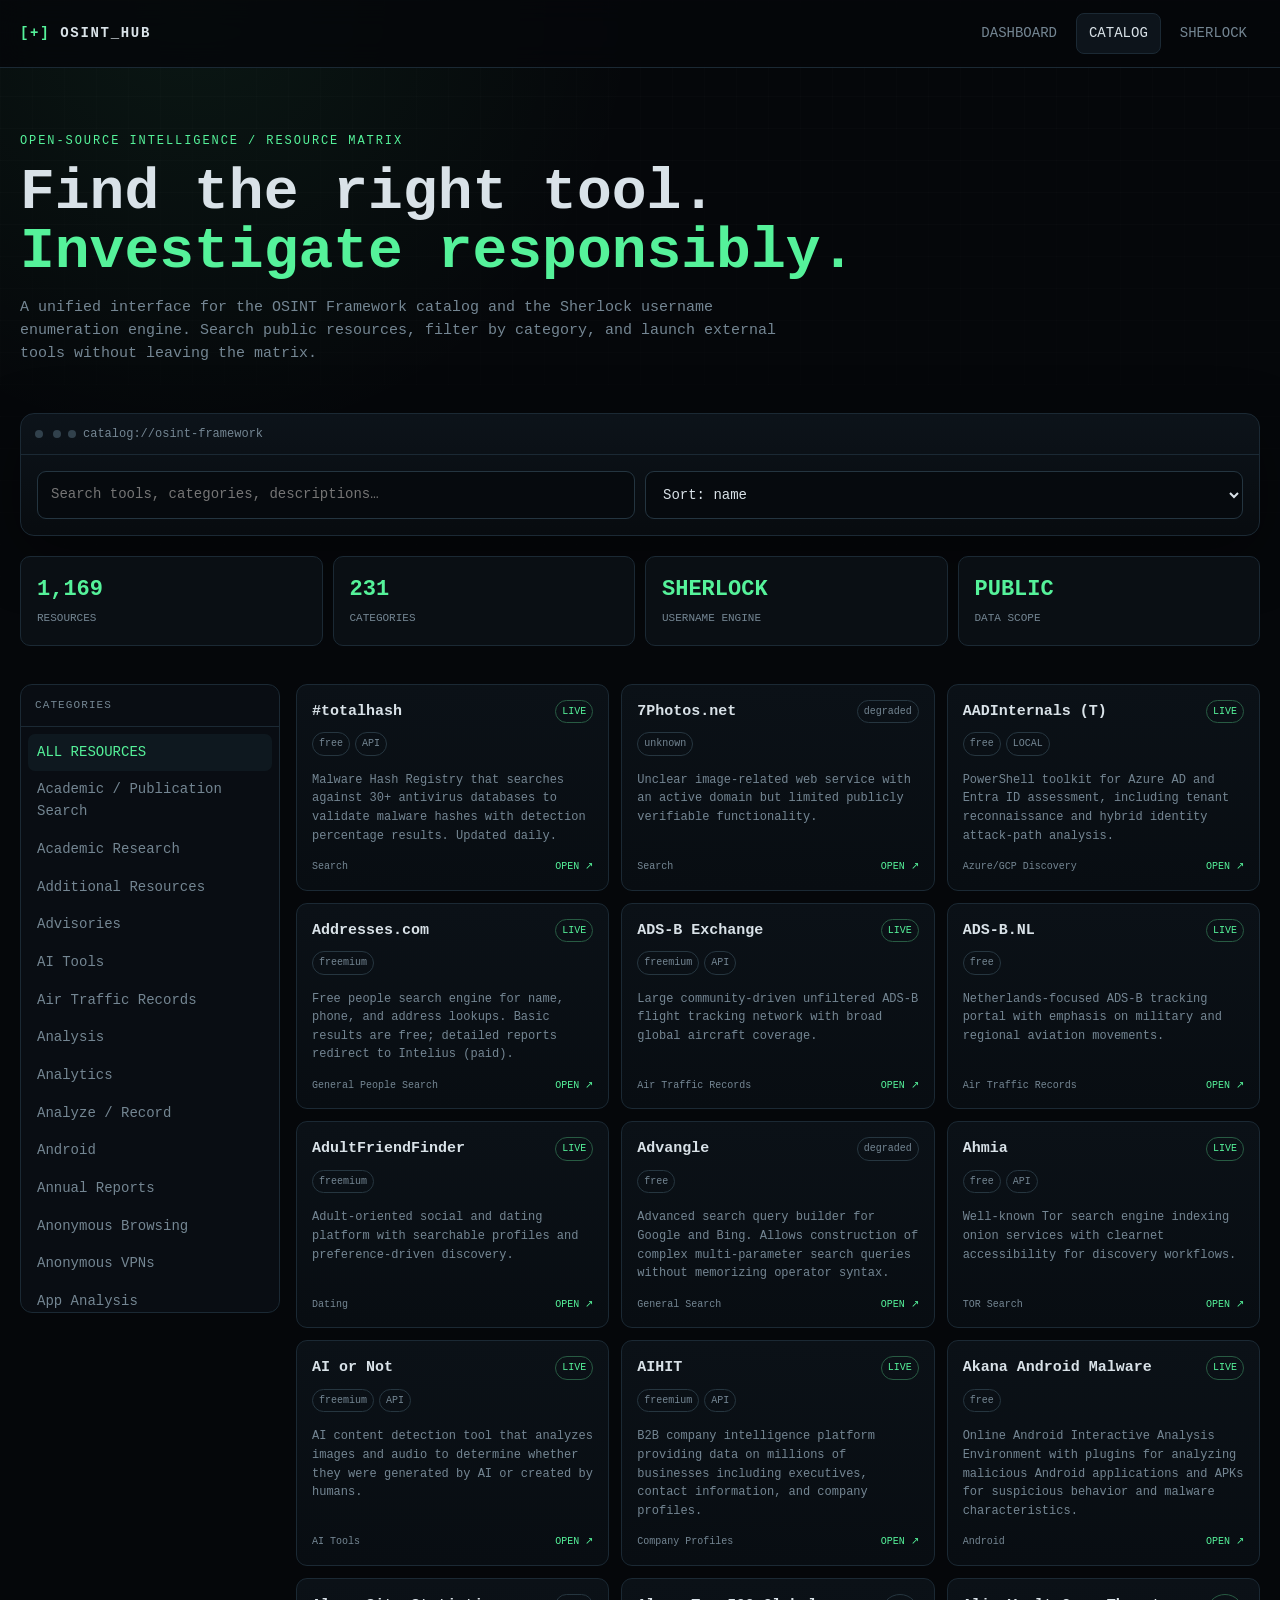
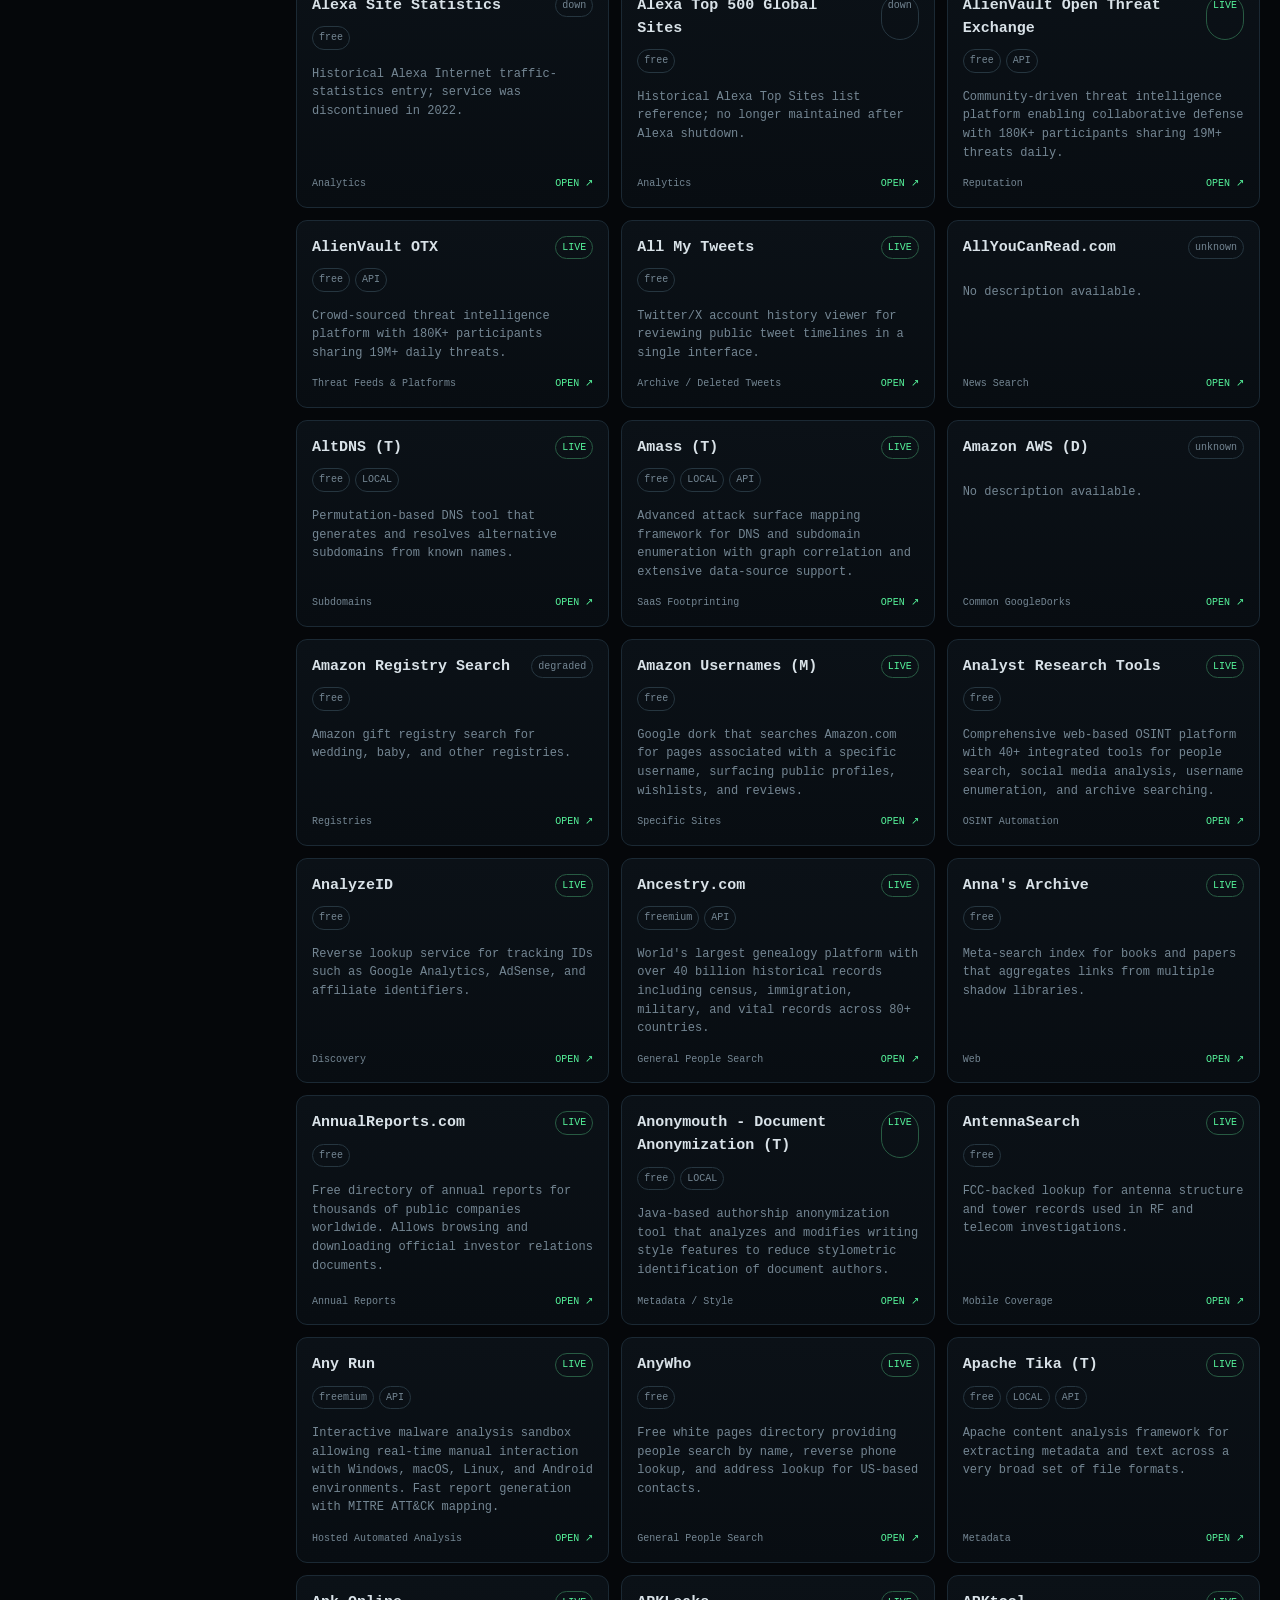
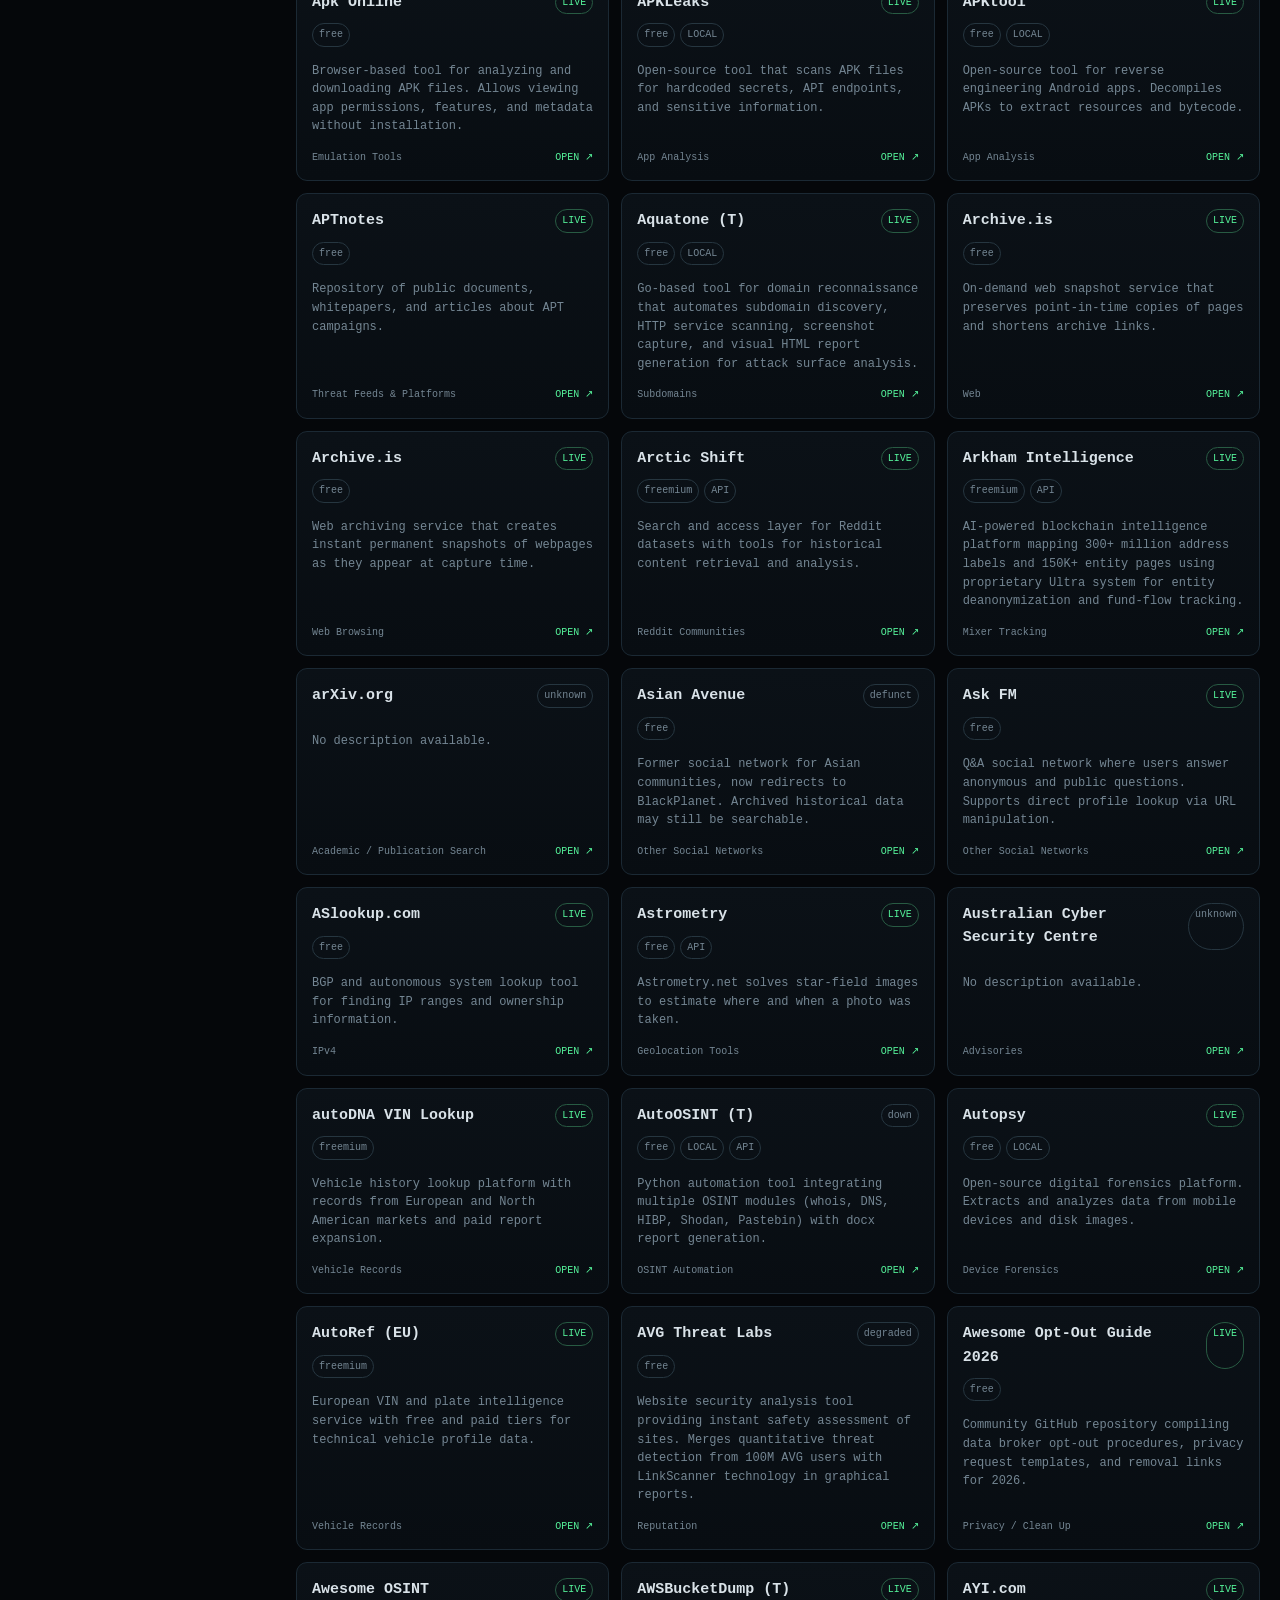
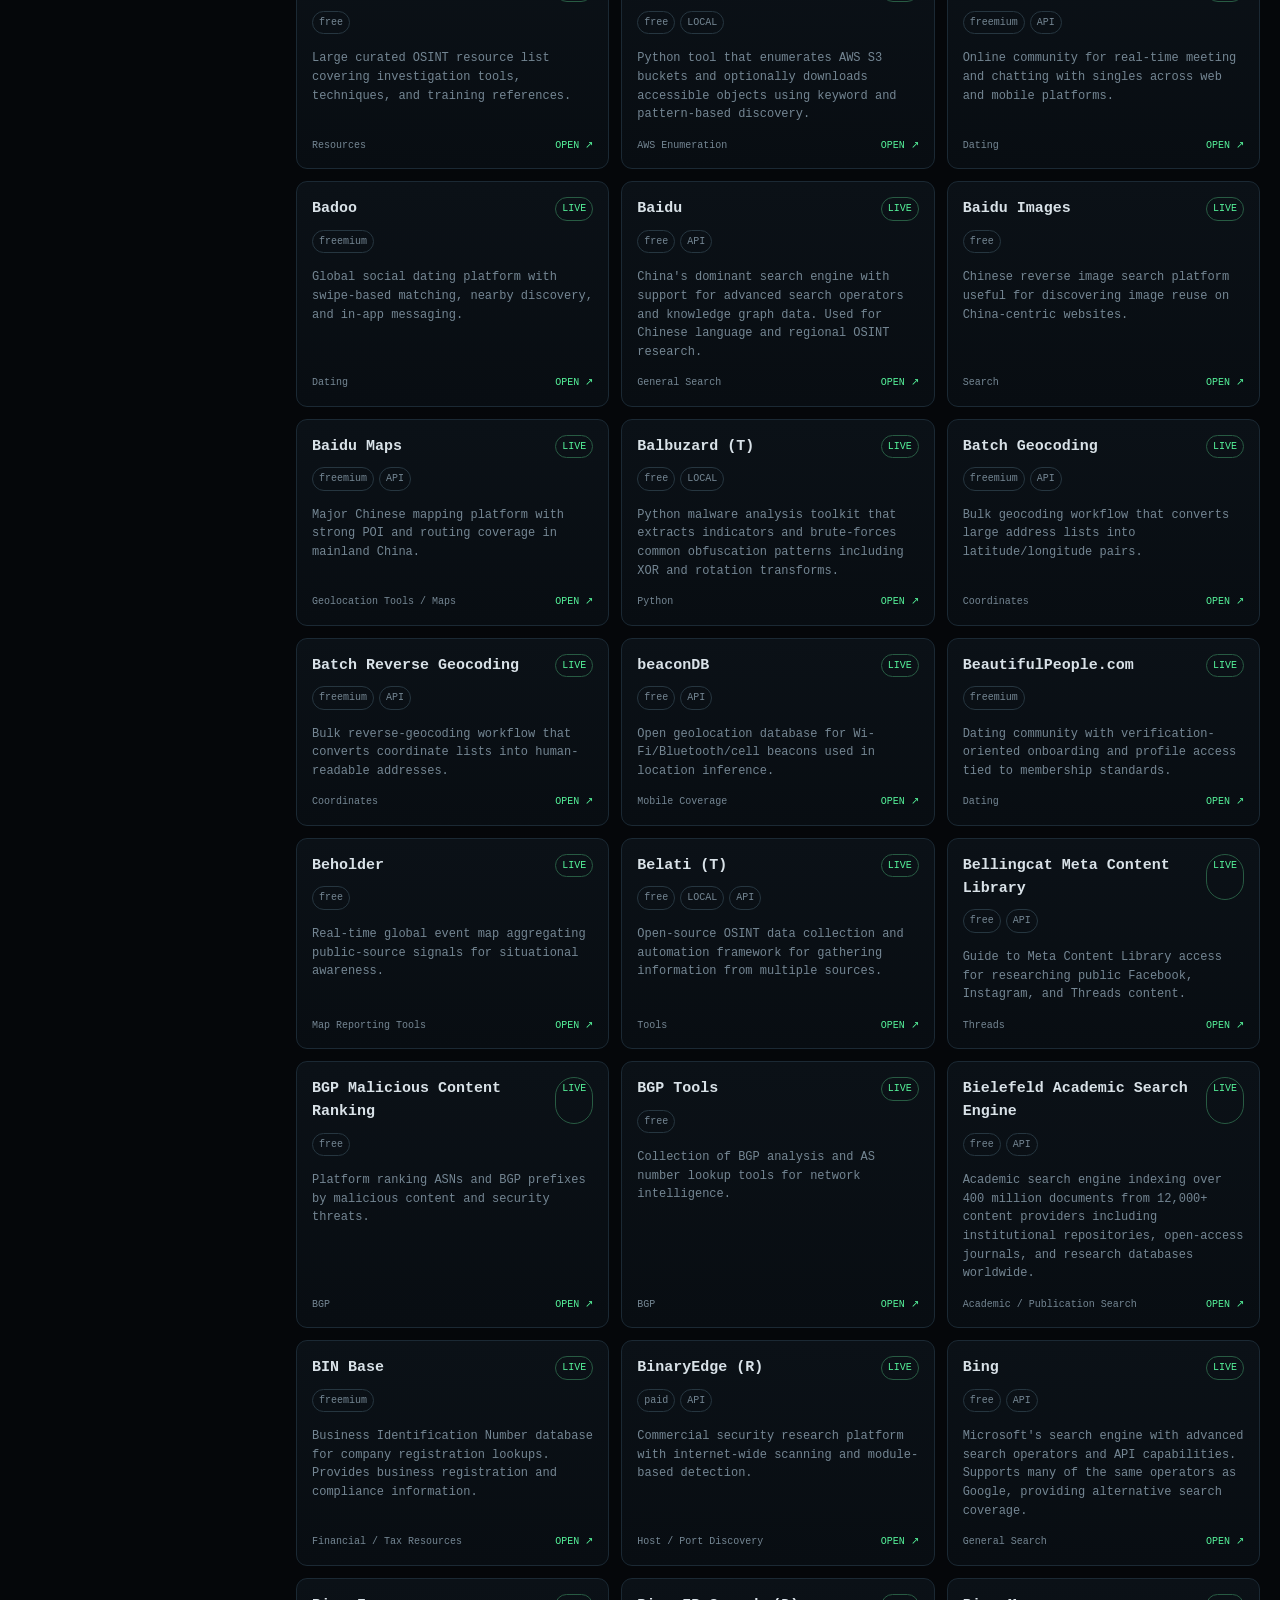
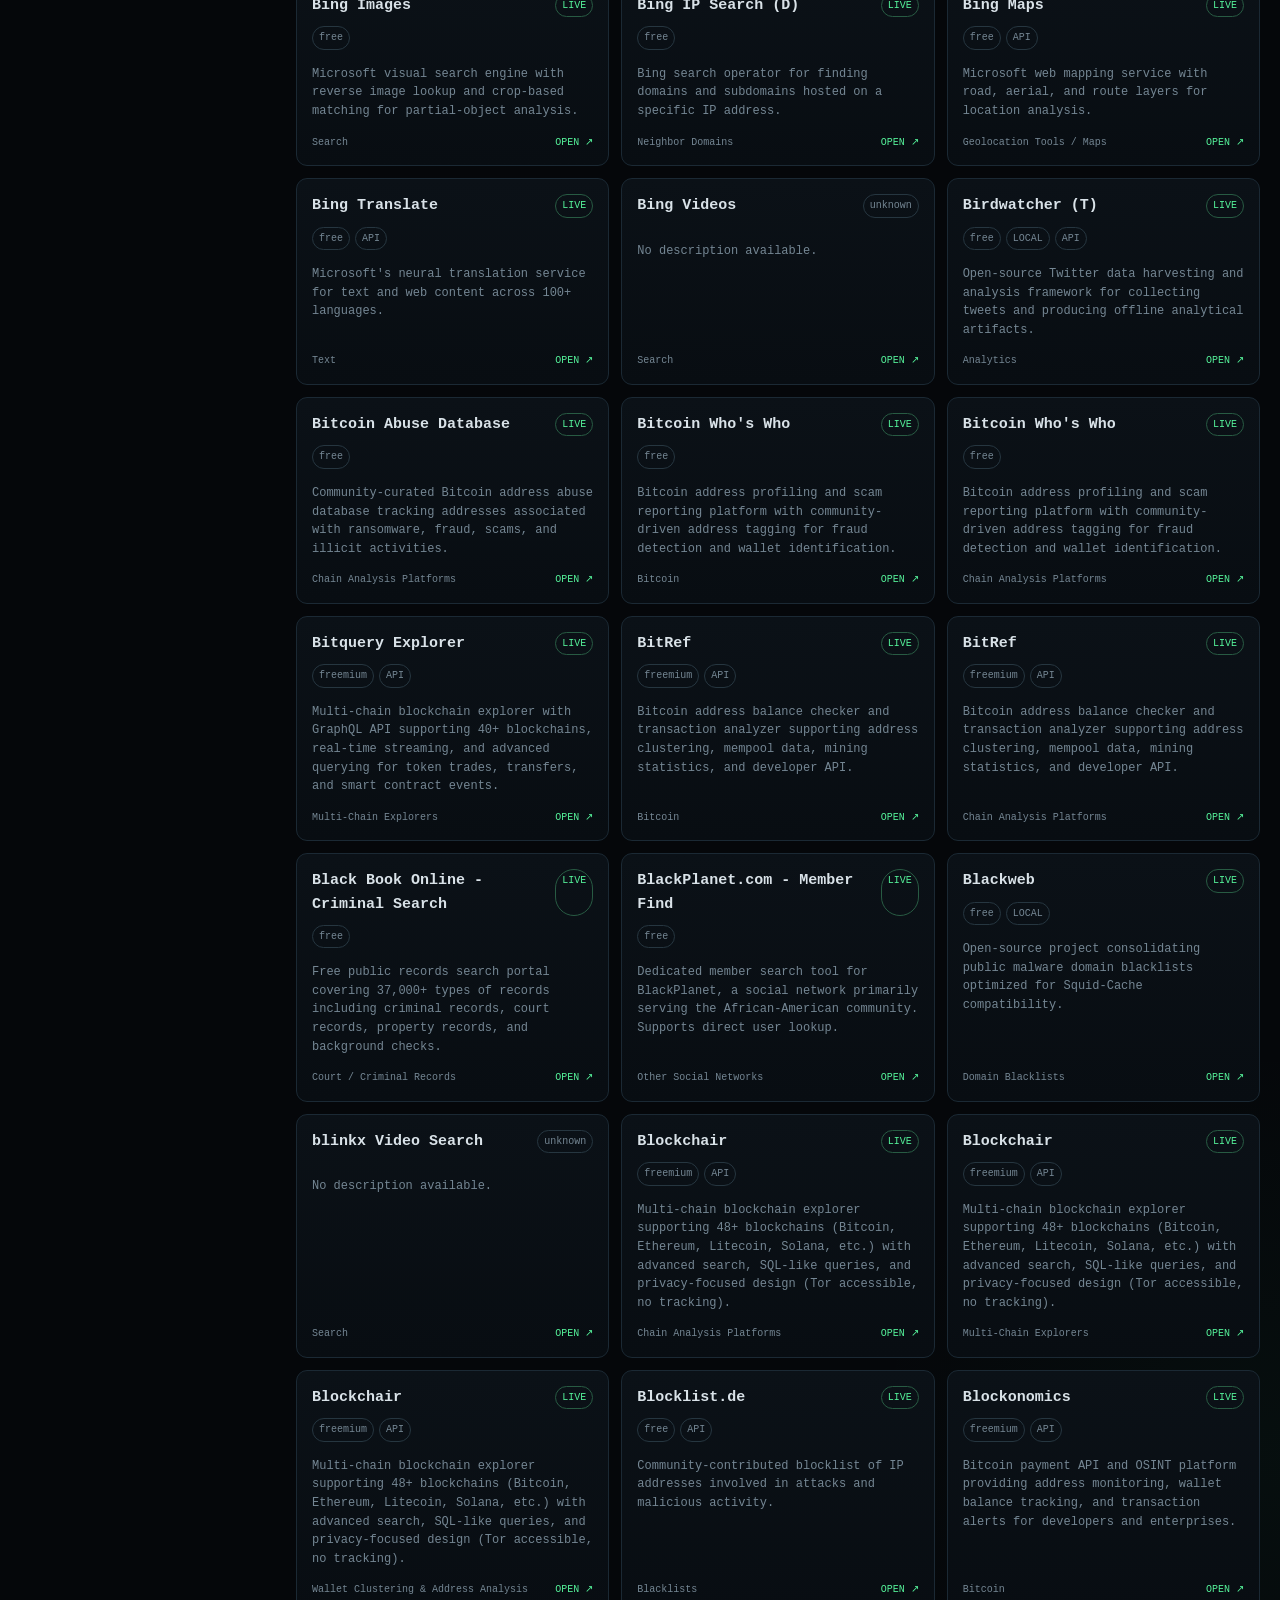
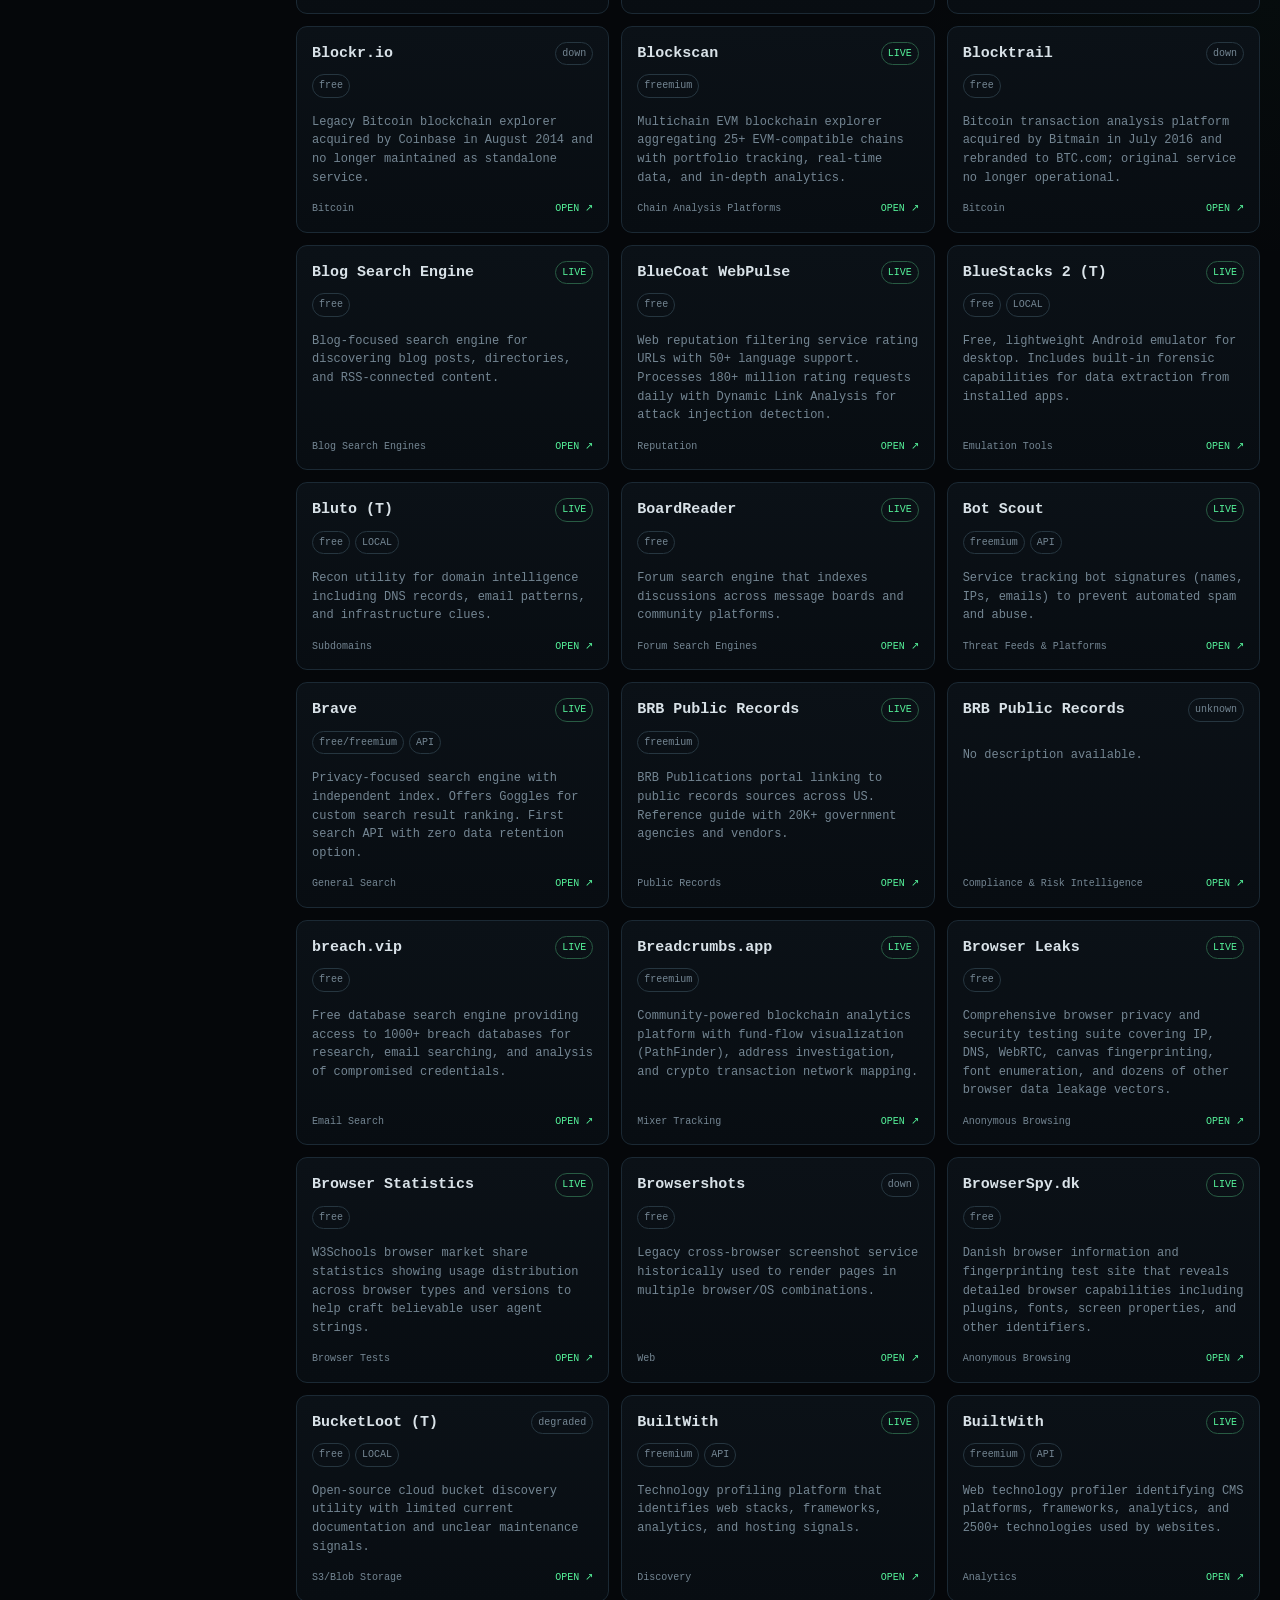
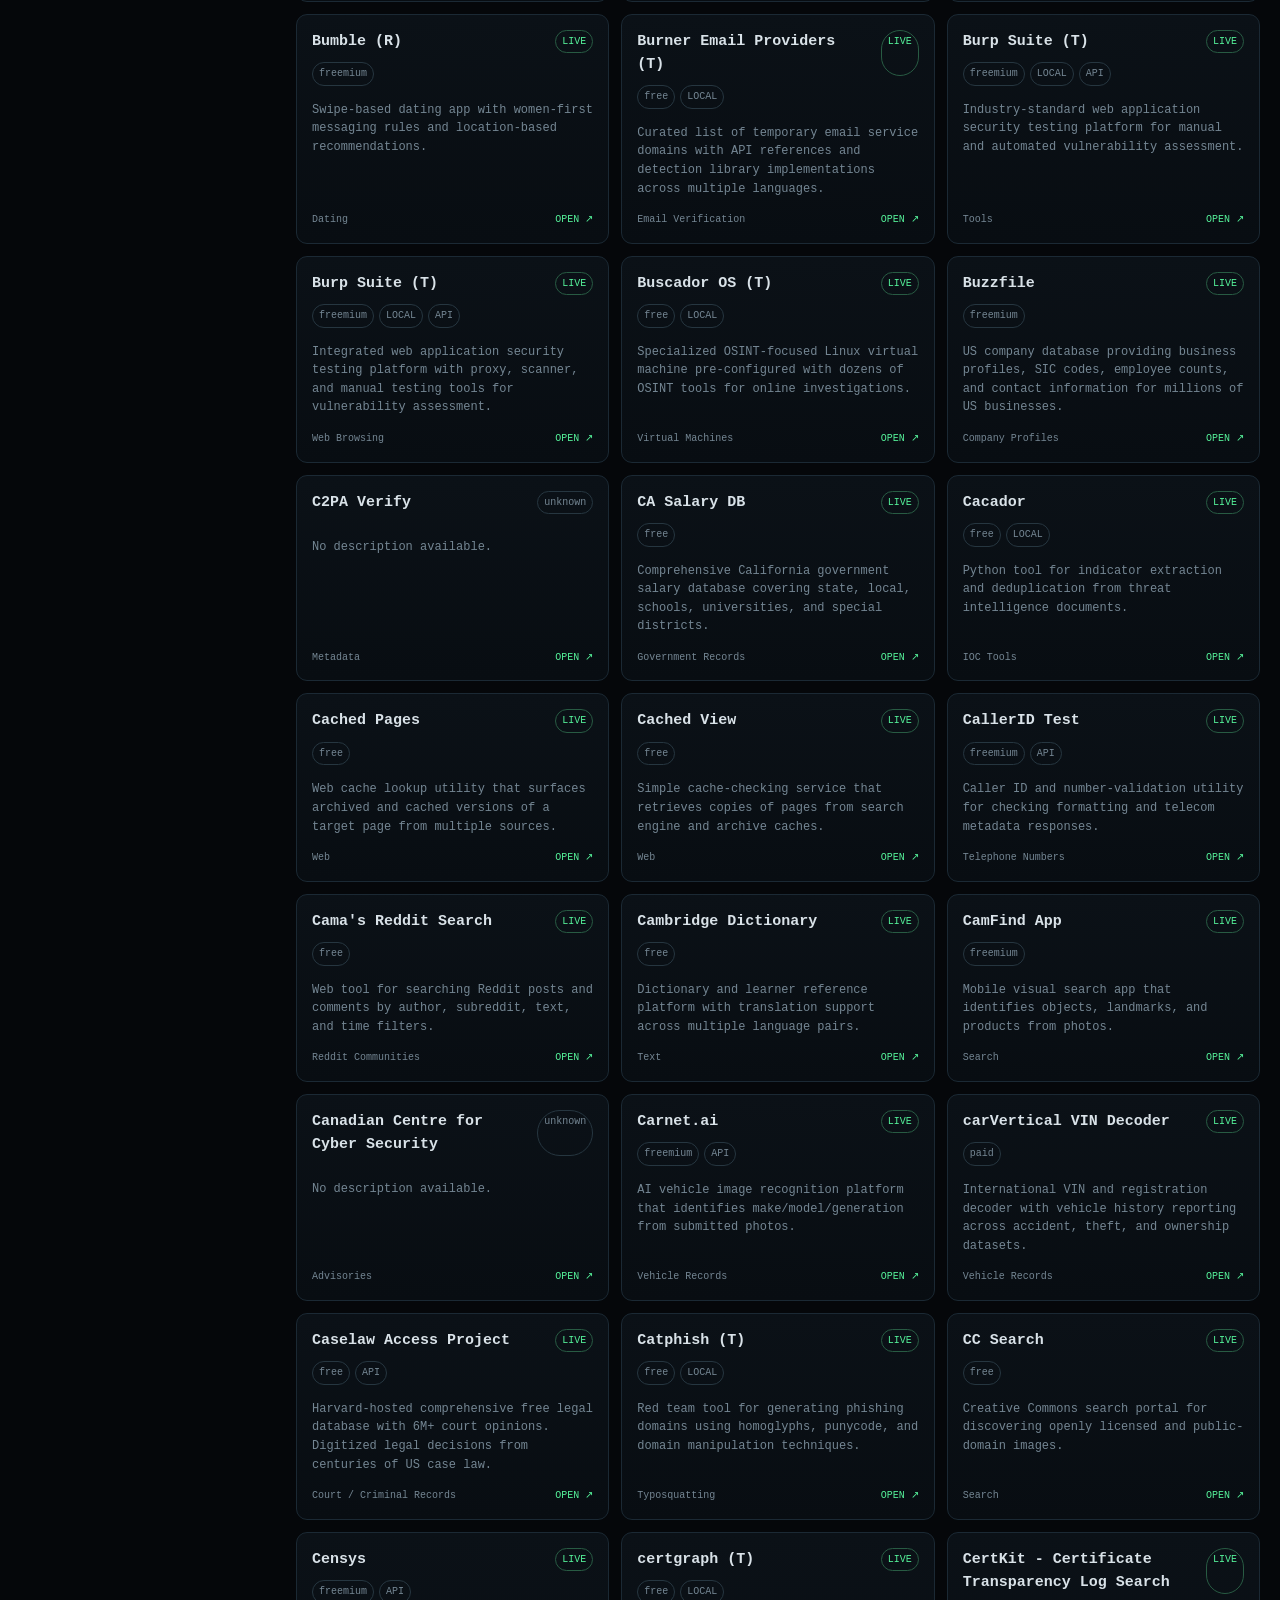
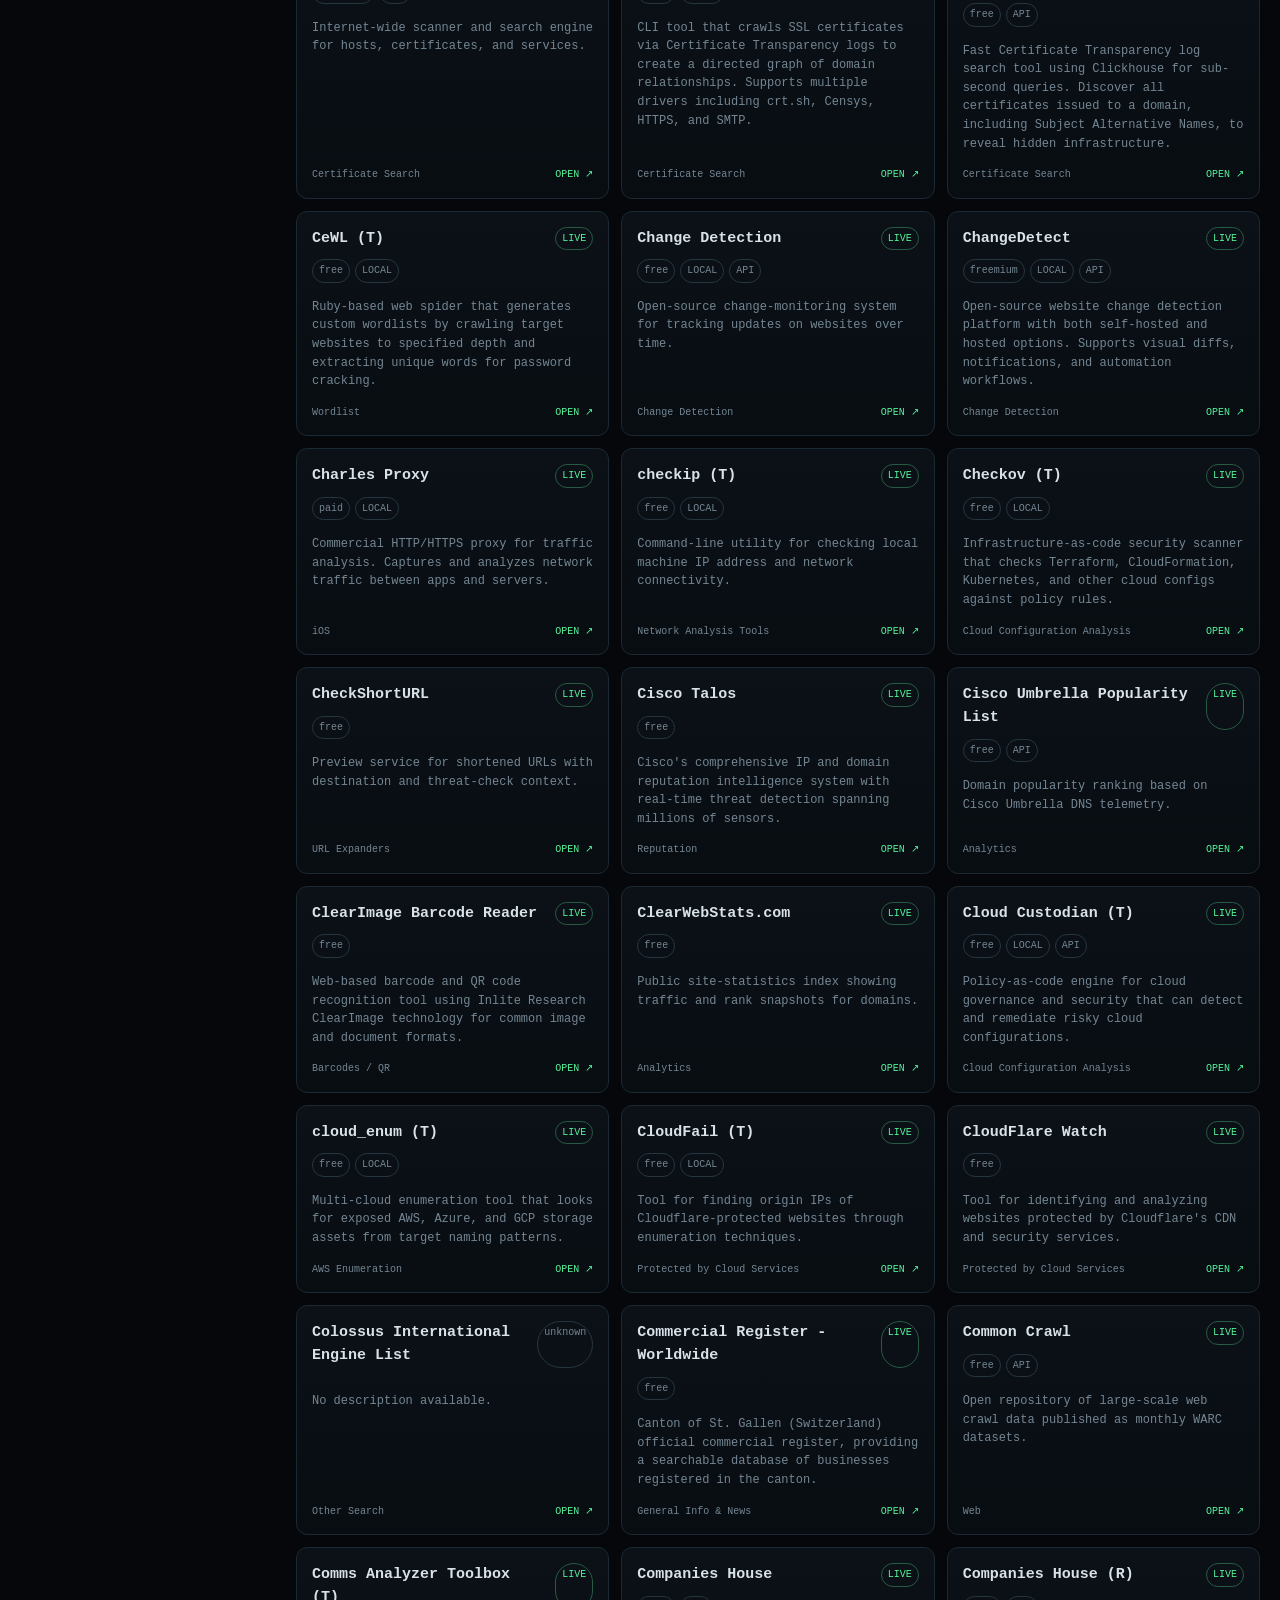
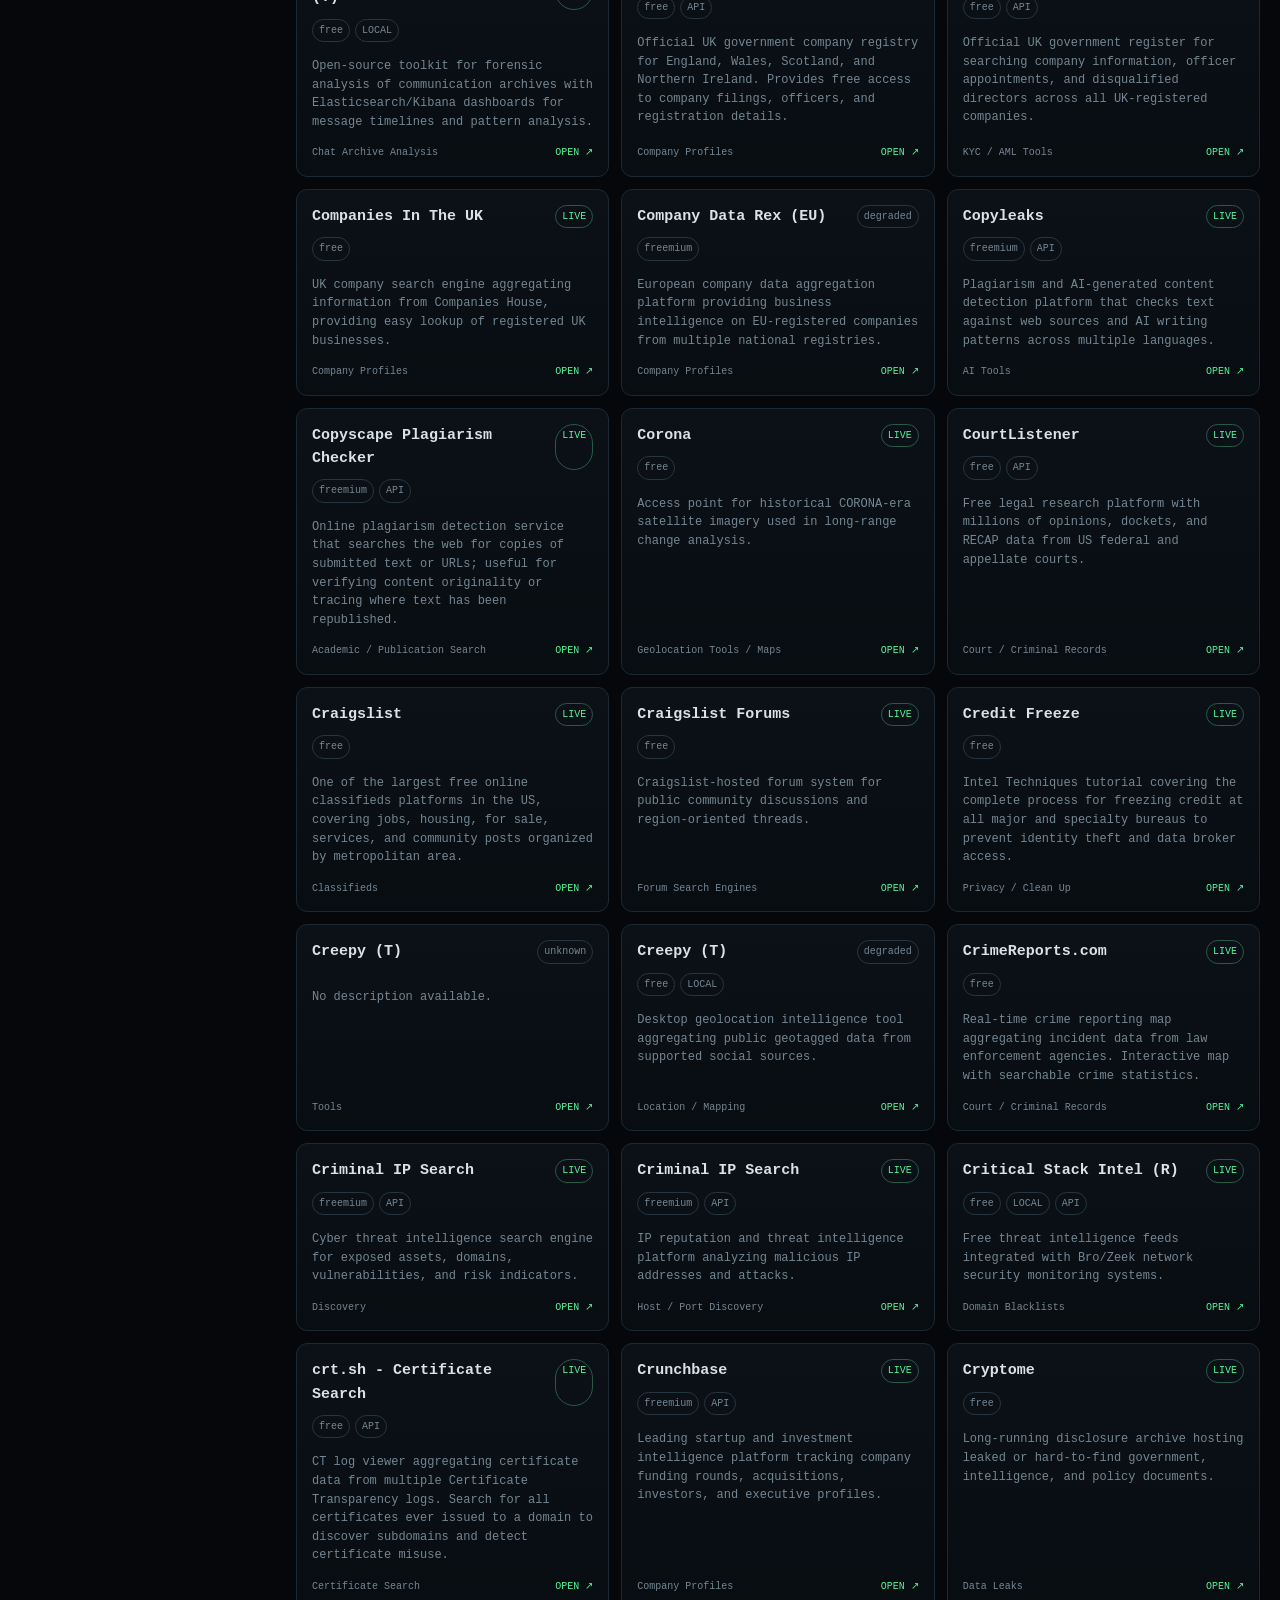
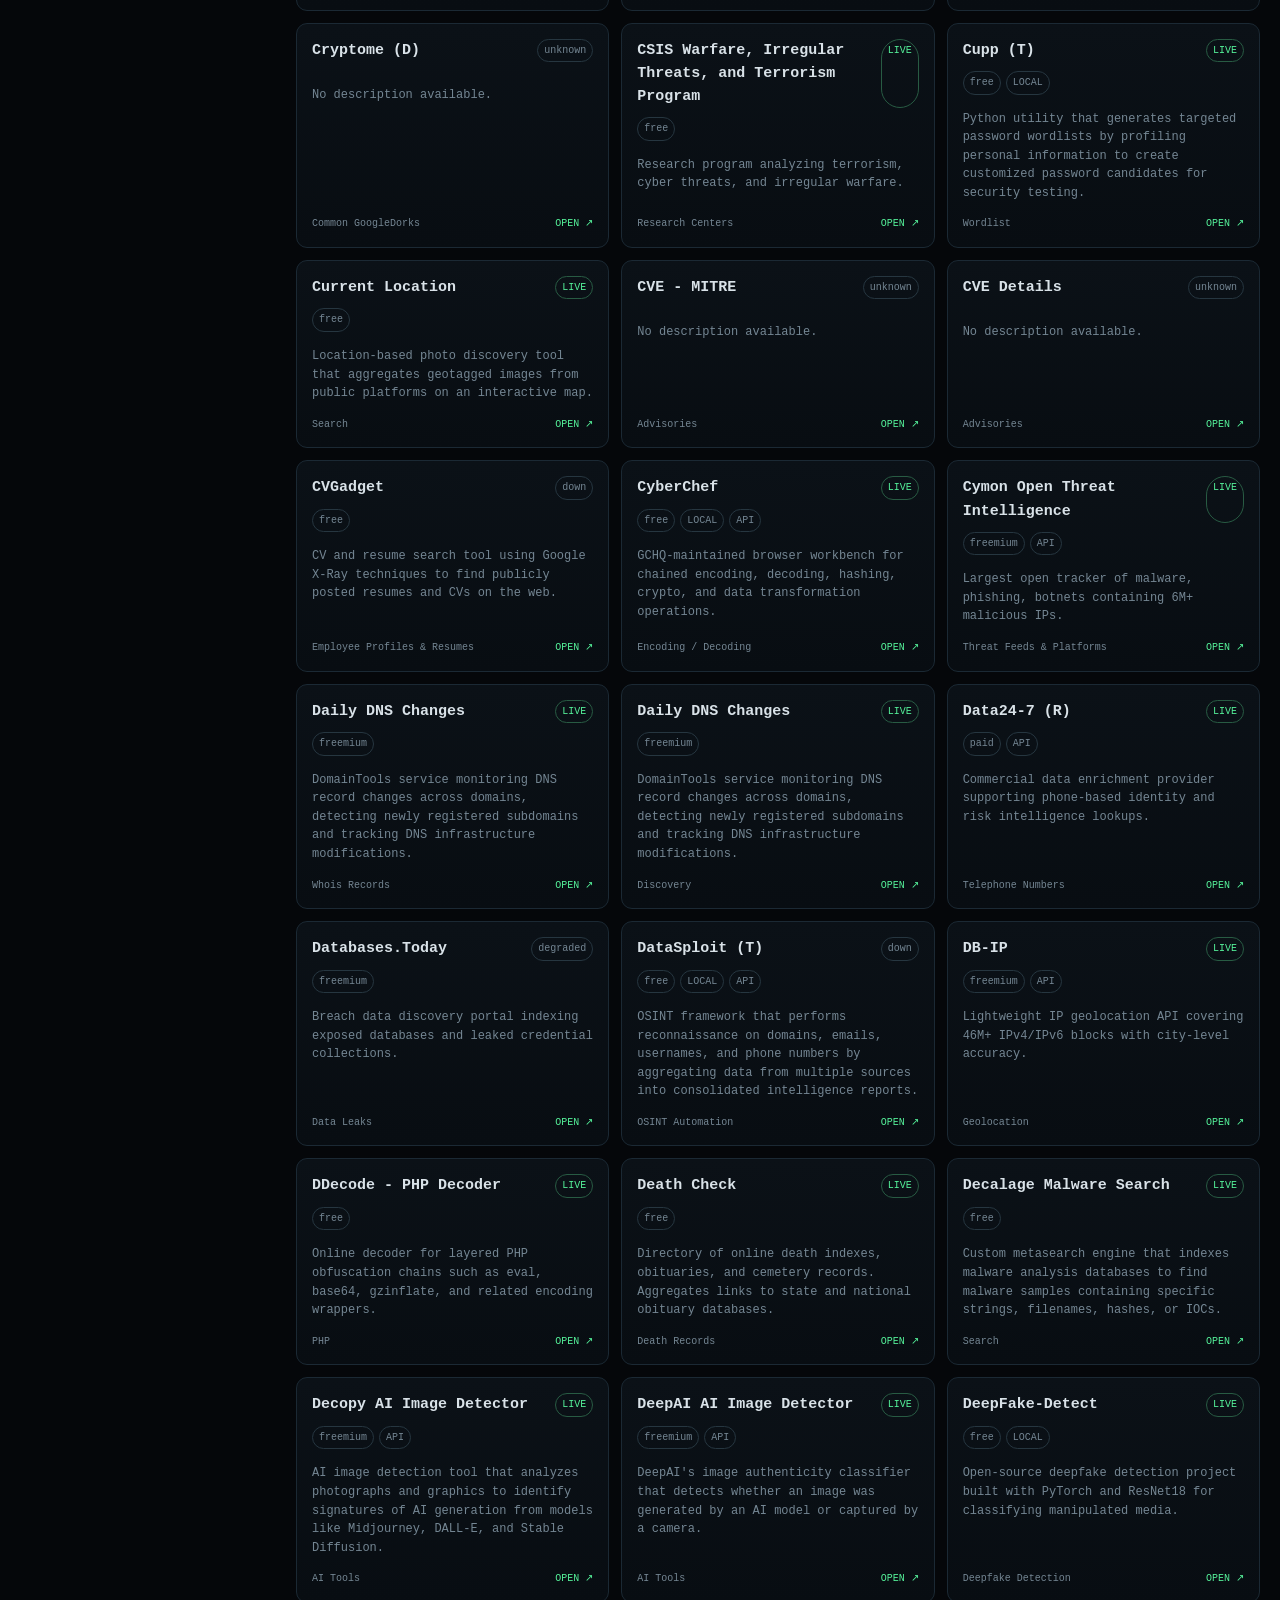
==== extracted/OSINT-HUB/index.html @ 225cc9da "chore: extract OSINT-HUB Dashboard" ====
<!doctype html>
<html lang="en">
<head>
<meta charset="utf-8"><meta name="viewport" content="width=device-width,initial-scale=1">
<title>OSINT HUB // Intelligence Catalog</title><link rel="stylesheet" href="styles.css">
</head>
<body>
<header class="topbar"><div class="container nav">
<a class="brand" href="index.html"><span class="prompt">[+]</span> OSINT_HUB</a>
<nav class="navlinks"><a href="dashboard.html">DASHBOARD</a><a class="active" href="index.html">CATALOG</a><a href="sherlock.html">SHERLOCK</a></nav>
</div></header>
<main class="container">
<section class="hero"><div class="eyebrow">open-source intelligence / resource matrix</div>
<h1>Find the right tool.<br><span class="prompt">Investigate responsibly.</span></h1>
<p class="lead">A unified interface for the OSINT Framework catalog and the Sherlock username enumeration engine. Search public resources, filter by category, and launch external tools without leaving the matrix.</p></section>
<section class="terminal">
<div class="termhead"><span class="dot"></span><span class="dot"></span><span class="dot"></span><span>catalog://osint-framework</span></div>
<div class="searchbox"><input id="q" placeholder="Search tools, categories, descriptions…" autocomplete="off"><select id="sort"><option value="name">Sort: name</option><option value="status">Sort: status</option></select></div>
</section>
<div class="stats"><div class="stat"><b id="toolCount">—</b><span>RESOURCES</span></div><div class="stat"><b id="catCount">—</b><span>CATEGORIES</span></div><div class="stat"><b>SHERLOCK</b><span>USERNAME ENGINE</span></div><div class="stat"><b>PUBLIC</b><span>DATA SCOPE</span></div></div>
<div class="layout">
<aside class="sidebar"><div class="panel"><div class="paneltitle">Categories</div><div id="categories" class="categories"></div></div></aside>
<section><div id="grid" class="grid"></div><div id="empty" class="empty" hidden>No matching resources.</div></section>
</div>
<p class="notice">OSINT Hub links to third-party resources. Availability, terms, and privacy practices belong to each provider. Use only for lawful, authorized research.</p>
</main>
<footer><div class="container">OSINT_HUB // integration project // upstream attribution retained</div></footer>
<script src="app.js"></script>
</body></html>
---- extracted/OSINT-HUB/styles.css ----
:root {
  --bg:#05070a; --panel:#0a0f14; --panel2:#0d141b; --line:#1b2934;
  --text:#d9e2e8; --muted:#748693; --accent:#55f29a; --accent2:#27c97a;
  --danger:#ff6875; --warn:#f0c674; --shadow:0 18px 60px rgba(0,0,0,.38);
}
*{box-sizing:border-box}
html{scroll-behavior:smooth}
body{margin:0;background:
 radial-gradient(circle at 15% 0%,rgba(85,242,154,.07),transparent 28rem),
 radial-gradient(circle at 100% 20%,rgba(39,201,122,.04),transparent 26rem),
 var(--bg);color:var(--text);font:14px/1.55 ui-monospace,SFMono-Regular,Menlo,Monaco,Consolas,"Liberation Mono",monospace}
body:before{content:"";position:fixed;inset:0;pointer-events:none;background-image:linear-gradient(rgba(255,255,255,.018) 1px,transparent 1px),linear-gradient(90deg,rgba(255,255,255,.012) 1px,transparent 1px);background-size:32px 32px;mask-image:linear-gradient(to bottom,#000,transparent 85%);z-index:-1}
a{color:inherit}
button,input,select{font:inherit}
.container{width:min(1240px,calc(100% - 32px));margin:auto}
.topbar{height:68px;border-bottom:1px solid var(--line);background:rgba(5,7,10,.82);backdrop-filter:blur(14px);position:sticky;top:0;z-index:20}
.nav{height:100%;display:flex;align-items:center;justify-content:space-between;gap:20px}
.brand{display:flex;align-items:center;gap:10px;text-decoration:none;font-weight:800;letter-spacing:.12em}
.prompt{color:var(--accent)}
.navlinks{display:flex;gap:6px}
.navlinks a{padding:9px 12px;border:1px solid transparent;border-radius:8px;text-decoration:none;color:var(--muted)}
.navlinks a:hover,.navlinks a.active{color:var(--text);border-color:var(--line);background:var(--panel2)}
.hero{padding:64px 0 32px}
.eyebrow{color:var(--accent);font-size:12px;letter-spacing:.16em;text-transform:uppercase}
h1{font-size:clamp(30px,5vw,58px);line-height:1.02;margin:12px 0}
h2{margin:0 0 10px}
.lead{max-width:760px;color:var(--muted);font-size:15px}
.terminal{border:1px solid var(--line);background:linear-gradient(180deg,rgba(13,20,27,.96),rgba(8,12,16,.96));box-shadow:var(--shadow);border-radius:14px;overflow:hidden}
.termhead{display:flex;align-items:center;gap:7px;padding:11px 14px;border-bottom:1px solid var(--line);color:var(--muted);font-size:12px}
.dot{width:8px;height:8px;border-radius:50%;background:#31414c}.dot:nth-child(2){margin-left:3px}
.searchbox{display:flex;gap:10px;padding:16px}
input,select{width:100%;background:#060a0e;border:1px solid #243540;color:var(--text);border-radius:9px;padding:12px 13px;outline:none}
input:focus,select:focus{border-color:var(--accent);box-shadow:0 0 0 3px rgba(85,242,154,.08)}
button{border:1px solid #2d6d4b;background:#0b2117;color:var(--accent);border-radius:9px;padding:11px 16px;cursor:pointer;font-weight:700}
button:hover{background:#0e2b1d;border-color:var(--accent)}
button.secondary{background:#0a1015;color:var(--text);border-color:#263743}
.stats{display:grid;grid-template-columns:repeat(4,1fr);gap:10px;margin:20px 0}
.stat{padding:16px;border:1px solid var(--line);background:var(--panel);border-radius:10px}
.stat b{display:block;font-size:22px;color:var(--accent)}
.stat span{color:var(--muted);font-size:11px}
.layout{display:grid;grid-template-columns:260px 1fr;gap:16px;padding:18px 0 60px}
.sidebar{position:sticky;top:86px;align-self:start}
.panel{border:1px solid var(--line);background:rgba(10,15,20,.9);border-radius:12px;overflow:hidden}
.paneltitle{padding:12px 14px;border-bottom:1px solid var(--line);font-size:11px;color:var(--muted);text-transform:uppercase;letter-spacing:.1em}
.categories{max-height:65vh;overflow:auto;padding:7px}
.cat{display:block;width:100%;text-align:left;background:none;border:0;border-radius:7px;color:var(--muted);padding:8px 9px;font-weight:500}
.cat:hover,.cat.active{background:#0e181f;color:var(--accent)}
.grid{display:grid;grid-template-columns:repeat(auto-fill,minmax(285px,1fr));gap:12px}
.tool{border:1px solid var(--line);background:linear-gradient(180deg,#0b1117,#080d12);border-radius:11px;padding:15px;display:flex;flex-direction:column;min-height:185px}
.tool:hover{border-color:#315044;transform:translateY(-1px)}
.tooltop{display:flex;justify-content:space-between;gap:10px}
.tool h3{margin:0;font-size:15px}
.badges{display:flex;gap:5px;flex-wrap:wrap;margin:9px 0}
.badge{font-size:10px;padding:3px 6px;border:1px solid #263640;border-radius:99px;color:var(--muted)}
.badge.live{color:var(--accent);border-color:#285b43}
.tool p{color:var(--muted);margin:6px 0 14px;font-size:12px;flex:1}
.toolfoot{display:flex;align-items:center;justify-content:space-between;gap:8px;color:var(--muted);font-size:10px}
.toolfoot a{color:var(--accent);text-decoration:none}
.empty{padding:35px;text-align:center;color:var(--muted);border:1px dashed #25343f;border-radius:10px}
.notice{margin-top:14px;color:var(--muted);font-size:11px}
.results{padding:0 16px 16px}
.result{display:grid;grid-template-columns:1fr auto;gap:12px;align-items:center;border-top:1px solid #15212a;padding:11px 4px}
.result a{color:var(--text);text-decoration:none}.result a:hover{color:var(--accent)}
.status{font-size:10px;border-radius:99px;padding:3px 7px;border:1px solid #263640;color:var(--muted)}
.status.CLAIMED{color:var(--accent);border-color:#285b43;background:#0a1b12}
.status.AVAILABLE{color:var(--danger);border-color:#63323a}
.status.ERROR{color:var(--warn);border-color:#5b4a28}
.progress{height:3px;background:#142019;margin:0 16px 12px;border-radius:99px;overflow:hidden;display:none}
.progress i{display:block;height:100%;width:35%;background:var(--accent);animation:scan 1s infinite ease-in-out}
@keyframes scan{0%{transform:translateX(-120%)}100%{transform:translateX(310%)}}
footer{padding:28px 0 50px;color:var(--muted);font-size:11px;border-top:1px solid var(--line)}
@media(max-width:800px){.layout{grid-template-columns:1fr}.sidebar{position:static}.categories{display:flex;gap:5px;overflow:auto;max-height:none}.cat{white-space:nowrap;width:auto}.stats{grid-template-columns:repeat(2,1fr)}.navlinks a{padding:7px}.searchbox{flex-direction:column}.searchbox button{width:100%}}

/* Dashboard */
.compact-hero{padding-bottom:20px}
.dashboard-grid{display:grid;grid-template-columns:1fr 330px;gap:16px}
.term-spacer{flex:1}.target-controls{padding:16px}
.type-tabs{display:flex;gap:6px;flex-wrap:wrap;margin-bottom:12px}
.type-tab{padding:8px 11px;background:#08100c;border-color:#243a2d;color:var(--muted);font-size:11px}
.type-tab.active{color:var(--accent);border-color:#2d6d4b;background:#0b2117}
.module-hint{padding:9px 2px 0;color:var(--muted);font-size:11px}
.module-panel{height:max-content}
.module-list{padding:7px}
.module-row{display:grid;grid-template-columns:32px 1fr auto;align-items:center;gap:9px;padding:11px 8px;border-bottom:1px solid #15212a}
.module-row:last-child{border-bottom:0}.module-row b{font-size:12px}.module-row small{display:block;color:var(--muted);font-size:9px;margin-top:2px}
.module-index{color:var(--accent);font-size:10px}.module-state{font-size:9px;color:var(--muted);border:1px solid #263640;padding:3px 6px;border-radius:99px}
.dashboard-stats{margin-top:16px}.workspace{display:grid;grid-template-columns:1fr 330px;gap:16px}
.session-panel{height:max-content}.session-tools{display:flex;gap:6px;padding:10px}.session-tools button{font-size:10px;padding:8px}
.session-items{padding:0 10px 10px}.session-item{display:flex;gap:8px;align-items:flex-start;padding:9px 4px;border-top:1px solid #15212a}
.session-item b{font-size:11px}.session-item small{display:block;color:var(--muted);font-size:9px;margin-top:2px}
.session-dot{width:6px;height:6px;background:var(--accent);border-radius:50%;margin-top:5px;box-shadow:0 0 8px rgba(85,242,154,.4)}
.result-head{display:flex;justify-content:space-between;gap:10px;align-items:center;padding:10px 4px}
.result-url{color:var(--muted);font-size:9px;margin-top:3px;max-width:75ch;overflow:hidden;text-overflow:ellipsis;white-space:nowrap}
.status.LAUNCH{color:var(--warn);border-color:#5b4a28}
@media(max-width:900px){.dashboard-grid,.workspace{grid-template-columns:1fr}.module-panel{order:2}}
@media(max-width:600px){.type-tabs{display:grid;grid-template-columns:repeat(2,1fr)}.type-tab{width:100%}.type-tab:last-child{grid-column:span 2}}
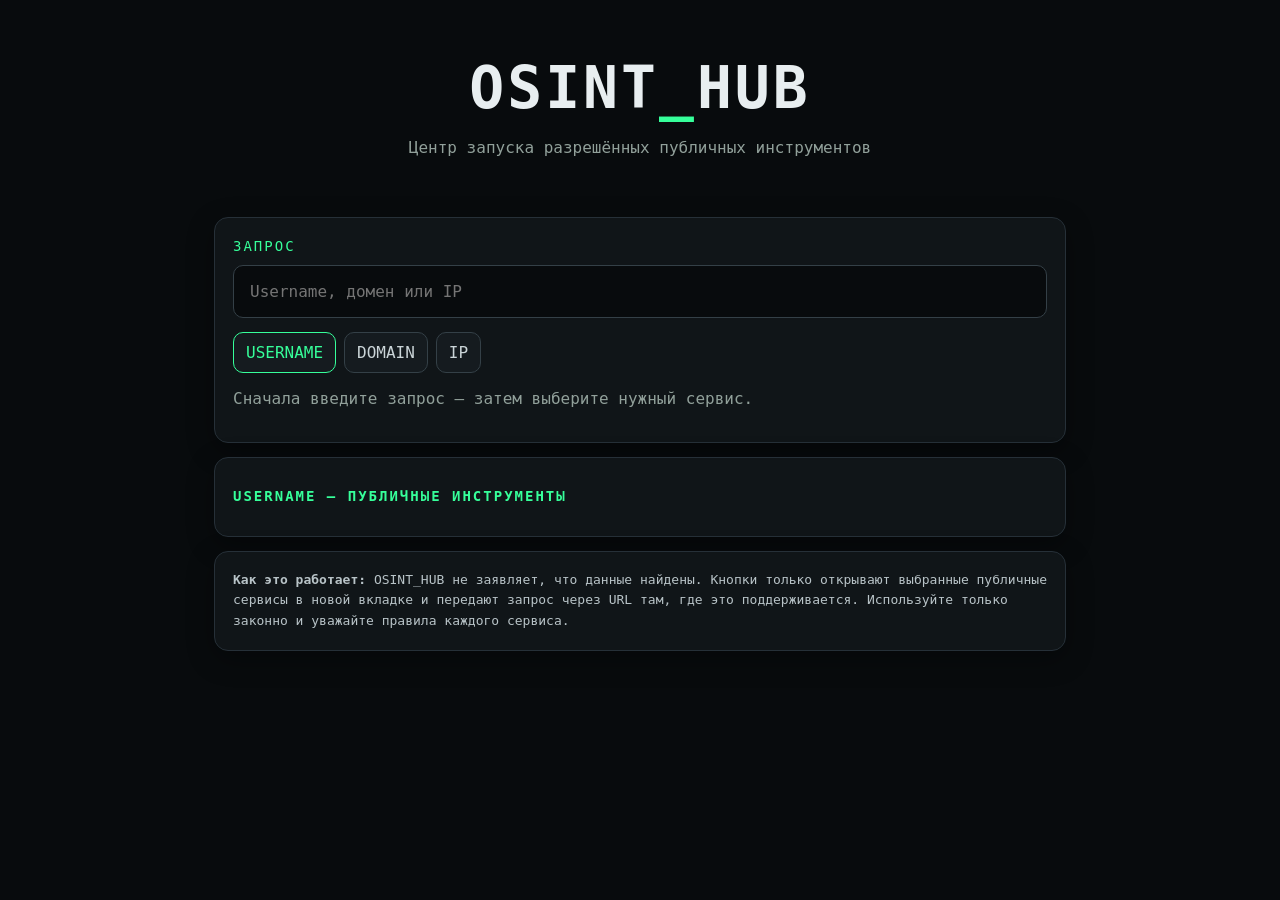
==== commit db6d8e58: "chore: extract OSINT-HUB Dashboard" ====
--- a/extracted/OSINT-HUB/index.html
+++ b/extracted/OSINT-HUB/index.html
@@ -1,29 +1,41 @@
 <!doctype html>
-<html lang="en">
+<html lang="ru">
 <head>
-<meta charset="utf-8"><meta name="viewport" content="width=device-width,initial-scale=1">
-<title>OSINT HUB // Intelligence Catalog</title><link rel="stylesheet" href="styles.css">
+<meta charset="utf-8">
+<meta name="viewport" content="width=device-width,initial-scale=1">
+<title>OSINT_HUB</title>
+<link rel="stylesheet" href="styles.css">
 </head>
 <body>
-<header class="topbar"><div class="container nav">
-<a class="brand" href="index.html"><span class="prompt">[+]</span> OSINT_HUB</a>
-<nav class="navlinks"><a href="dashboard.html">DASHBOARD</a><a class="active" href="index.html">CATALOG</a><a href="sherlock.html">SHERLOCK</a></nav>
-</div></header>
-<main class="container">
-<section class="hero"><div class="eyebrow">open-source intelligence / resource matrix</div>
-<h1>Find the right tool.<br><span class="prompt">Investigate responsibly.</span></h1>
-<p class="lead">A unified interface for the OSINT Framework catalog and the Sherlock username enumeration engine. Search public resources, filter by category, and launch external tools without leaving the matrix.</p></section>
-<section class="terminal">
-<div class="termhead"><span class="dot"></span><span class="dot"></span><span class="dot"></span><span>catalog://osint-framework</span></div>
-<div class="searchbox"><input id="q" placeholder="Search tools, categories, descriptions…" autocomplete="off"><select id="sort"><option value="name">Sort: name</option><option value="status">Sort: status</option></select></div>
-</section>
-<div class="stats"><div class="stat"><b id="toolCount">—</b><span>RESOURCES</span></div><div class="stat"><b id="catCount">—</b><span>CATEGORIES</span></div><div class="stat"><b>SHERLOCK</b><span>USERNAME ENGINE</span></div><div class="stat"><b>PUBLIC</b><span>DATA SCOPE</span></div></div>
-<div class="layout">
-<aside class="sidebar"><div class="panel"><div class="paneltitle">Categories</div><div id="categories" class="categories"></div></div></aside>
-<section><div id="grid" class="grid"></div><div id="empty" class="empty" hidden>No matching resources.</div></section>
-</div>
-<p class="notice">OSINT Hub links to third-party resources. Availability, terms, and privacy practices belong to each provider. Use only for lawful, authorized research.</p>
+<main class="hub">
+  <header class="hero">
+    <div class="logo">OSINT<span>_</span>HUB</div>
+    <p>Центр запуска разрешённых публичных инструментов</p>
+  </header>
+
+  <section class="panel">
+    <label for="target">ЗАПРОС</label>
+    <input id="target" autocomplete="off" placeholder="Username, домен или IP">
+    <div class="types">
+      <button class="type active" data-type="username">USERNAME</button>
+      <button class="type" data-type="domain">DOMAIN</button>
+      <button class="type" data-type="ip">IP</button>
+    </div>
+    <p id="hint" class="hint">Введите публичный username и выберите сервис.</p>
+  </section>
+
+  <section class="panel">
+    <h2 id="tools-title">ИНСТРУМЕНТЫ</h2>
+    <div id="tools" class="tools"></div>
+  </section>
+
+  <section class="notice">
+    <strong>Как это работает:</strong> OSINT_HUB не заявляет, что данные найдены.
+    Кнопки только открывают выбранные публичные сервисы в новой вкладке и передают
+    запрос через URL там, где это поддерживается. Используйте только законно и
+    уважайте правила каждого сервиса.
+  </section>
 </main>
-<footer><div class="container">OSINT_HUB // integration project // upstream attribution retained</div></footer>
 <script src="app.js"></script>
-</body></html>+</body>
+</html>
--- a/extracted/OSINT-HUB/styles.css
+++ b/extracted/OSINT-HUB/styles.css
@@ -1,97 +1 @@
-
-:root {
-  --bg:#05070a; --panel:#0a0f14; --panel2:#0d141b; --line:#1b2934;
-  --text:#d9e2e8; --muted:#748693; --accent:#55f29a; --accent2:#27c97a;
-  --danger:#ff6875; --warn:#f0c674; --shadow:0 18px 60px rgba(0,0,0,.38);
-}
-*{box-sizing:border-box}
-html{scroll-behavior:smooth}
-body{margin:0;background:
- radial-gradient(circle at 15% 0%,rgba(85,242,154,.07),transparent 28rem),
- radial-gradient(circle at 100% 20%,rgba(39,201,122,.04),transparent 26rem),
- var(--bg);color:var(--text);font:14px/1.55 ui-monospace,SFMono-Regular,Menlo,Monaco,Consolas,"Liberation Mono",monospace}
-body:before{content:"";position:fixed;inset:0;pointer-events:none;background-image:linear-gradient(rgba(255,255,255,.018) 1px,transparent 1px),linear-gradient(90deg,rgba(255,255,255,.012) 1px,transparent 1px);background-size:32px 32px;mask-image:linear-gradient(to bottom,#000,transparent 85%);z-index:-1}
-a{color:inherit}
-button,input,select{font:inherit}
-.container{width:min(1240px,calc(100% - 32px));margin:auto}
-.topbar{height:68px;border-bottom:1px solid var(--line);background:rgba(5,7,10,.82);backdrop-filter:blur(14px);position:sticky;top:0;z-index:20}
-.nav{height:100%;display:flex;align-items:center;justify-content:space-between;gap:20px}
-.brand{display:flex;align-items:center;gap:10px;text-decoration:none;font-weight:800;letter-spacing:.12em}
-.prompt{color:var(--accent)}
-.navlinks{display:flex;gap:6px}
-.navlinks a{padding:9px 12px;border:1px solid transparent;border-radius:8px;text-decoration:none;color:var(--muted)}
-.navlinks a:hover,.navlinks a.active{color:var(--text);border-color:var(--line);background:var(--panel2)}
-.hero{padding:64px 0 32px}
-.eyebrow{color:var(--accent);font-size:12px;letter-spacing:.16em;text-transform:uppercase}
-h1{font-size:clamp(30px,5vw,58px);line-height:1.02;margin:12px 0}
-h2{margin:0 0 10px}
-.lead{max-width:760px;color:var(--muted);font-size:15px}
-.terminal{border:1px solid var(--line);background:linear-gradient(180deg,rgba(13,20,27,.96),rgba(8,12,16,.96));box-shadow:var(--shadow);border-radius:14px;overflow:hidden}
-.termhead{display:flex;align-items:center;gap:7px;padding:11px 14px;border-bottom:1px solid var(--line);color:var(--muted);font-size:12px}
-.dot{width:8px;height:8px;border-radius:50%;background:#31414c}.dot:nth-child(2){margin-left:3px}
-.searchbox{display:flex;gap:10px;padding:16px}
-input,select{width:100%;background:#060a0e;border:1px solid #243540;color:var(--text);border-radius:9px;padding:12px 13px;outline:none}
-input:focus,select:focus{border-color:var(--accent);box-shadow:0 0 0 3px rgba(85,242,154,.08)}
-button{border:1px solid #2d6d4b;background:#0b2117;color:var(--accent);border-radius:9px;padding:11px 16px;cursor:pointer;font-weight:700}
-button:hover{background:#0e2b1d;border-color:var(--accent)}
-button.secondary{background:#0a1015;color:var(--text);border-color:#263743}
-.stats{display:grid;grid-template-columns:repeat(4,1fr);gap:10px;margin:20px 0}
-.stat{padding:16px;border:1px solid var(--line);background:var(--panel);border-radius:10px}
-.stat b{display:block;font-size:22px;color:var(--accent)}
-.stat span{color:var(--muted);font-size:11px}
-.layout{display:grid;grid-template-columns:260px 1fr;gap:16px;padding:18px 0 60px}
-.sidebar{position:sticky;top:86px;align-self:start}
-.panel{border:1px solid var(--line);background:rgba(10,15,20,.9);border-radius:12px;overflow:hidden}
-.paneltitle{padding:12px 14px;border-bottom:1px solid var(--line);font-size:11px;color:var(--muted);text-transform:uppercase;letter-spacing:.1em}
-.categories{max-height:65vh;overflow:auto;padding:7px}
-.cat{display:block;width:100%;text-align:left;background:none;border:0;border-radius:7px;color:var(--muted);padding:8px 9px;font-weight:500}
-.cat:hover,.cat.active{background:#0e181f;color:var(--accent)}
-.grid{display:grid;grid-template-columns:repeat(auto-fill,minmax(285px,1fr));gap:12px}
-.tool{border:1px solid var(--line);background:linear-gradient(180deg,#0b1117,#080d12);border-radius:11px;padding:15px;display:flex;flex-direction:column;min-height:185px}
-.tool:hover{border-color:#315044;transform:translateY(-1px)}
-.tooltop{display:flex;justify-content:space-between;gap:10px}
-.tool h3{margin:0;font-size:15px}
-.badges{display:flex;gap:5px;flex-wrap:wrap;margin:9px 0}
-.badge{font-size:10px;padding:3px 6px;border:1px solid #263640;border-radius:99px;color:var(--muted)}
-.badge.live{color:var(--accent);border-color:#285b43}
-.tool p{color:var(--muted);margin:6px 0 14px;font-size:12px;flex:1}
-.toolfoot{display:flex;align-items:center;justify-content:space-between;gap:8px;color:var(--muted);font-size:10px}
-.toolfoot a{color:var(--accent);text-decoration:none}
-.empty{padding:35px;text-align:center;color:var(--muted);border:1px dashed #25343f;border-radius:10px}
-.notice{margin-top:14px;color:var(--muted);font-size:11px}
-.results{padding:0 16px 16px}
-.result{display:grid;grid-template-columns:1fr auto;gap:12px;align-items:center;border-top:1px solid #15212a;padding:11px 4px}
-.result a{color:var(--text);text-decoration:none}.result a:hover{color:var(--accent)}
-.status{font-size:10px;border-radius:99px;padding:3px 7px;border:1px solid #263640;color:var(--muted)}
-.status.CLAIMED{color:var(--accent);border-color:#285b43;background:#0a1b12}
-.status.AVAILABLE{color:var(--danger);border-color:#63323a}
-.status.ERROR{color:var(--warn);border-color:#5b4a28}
-.progress{height:3px;background:#142019;margin:0 16px 12px;border-radius:99px;overflow:hidden;display:none}
-.progress i{display:block;height:100%;width:35%;background:var(--accent);animation:scan 1s infinite ease-in-out}
-@keyframes scan{0%{transform:translateX(-120%)}100%{transform:translateX(310%)}}
-footer{padding:28px 0 50px;color:var(--muted);font-size:11px;border-top:1px solid var(--line)}
-@media(max-width:800px){.layout{grid-template-columns:1fr}.sidebar{position:static}.categories{display:flex;gap:5px;overflow:auto;max-height:none}.cat{white-space:nowrap;width:auto}.stats{grid-template-columns:repeat(2,1fr)}.navlinks a{padding:7px}.searchbox{flex-direction:column}.searchbox button{width:100%}}
-
-/* Dashboard */
-.compact-hero{padding-bottom:20px}
-.dashboard-grid{display:grid;grid-template-columns:1fr 330px;gap:16px}
-.term-spacer{flex:1}.target-controls{padding:16px}
-.type-tabs{display:flex;gap:6px;flex-wrap:wrap;margin-bottom:12px}
-.type-tab{padding:8px 11px;background:#08100c;border-color:#243a2d;color:var(--muted);font-size:11px}
-.type-tab.active{color:var(--accent);border-color:#2d6d4b;background:#0b2117}
-.module-hint{padding:9px 2px 0;color:var(--muted);font-size:11px}
-.module-panel{height:max-content}
-.module-list{padding:7px}
-.module-row{display:grid;grid-template-columns:32px 1fr auto;align-items:center;gap:9px;padding:11px 8px;border-bottom:1px solid #15212a}
-.module-row:last-child{border-bottom:0}.module-row b{font-size:12px}.module-row small{display:block;color:var(--muted);font-size:9px;margin-top:2px}
-.module-index{color:var(--accent);font-size:10px}.module-state{font-size:9px;color:var(--muted);border:1px solid #263640;padding:3px 6px;border-radius:99px}
-.dashboard-stats{margin-top:16px}.workspace{display:grid;grid-template-columns:1fr 330px;gap:16px}
-.session-panel{height:max-content}.session-tools{display:flex;gap:6px;padding:10px}.session-tools button{font-size:10px;padding:8px}
-.session-items{padding:0 10px 10px}.session-item{display:flex;gap:8px;align-items:flex-start;padding:9px 4px;border-top:1px solid #15212a}
-.session-item b{font-size:11px}.session-item small{display:block;color:var(--muted);font-size:9px;margin-top:2px}
-.session-dot{width:6px;height:6px;background:var(--accent);border-radius:50%;margin-top:5px;box-shadow:0 0 8px rgba(85,242,154,.4)}
-.result-head{display:flex;justify-content:space-between;gap:10px;align-items:center;padding:10px 4px}
-.result-url{color:var(--muted);font-size:9px;margin-top:3px;max-width:75ch;overflow:hidden;text-overflow:ellipsis;white-space:nowrap}
-.status.LAUNCH{color:var(--warn);border-color:#5b4a28}
-@media(max-width:900px){.dashboard-grid,.workspace{grid-template-columns:1fr}.module-panel{order:2}}
-@media(max-width:600px){.type-tabs{display:grid;grid-template-columns:repeat(2,1fr)}.type-tab{width:100%}.type-tab:last-child{grid-column:span 2}}
+*{box-sizing:border-box}body{margin:0;background:#080b0d;color:#e8eef0;font-family:ui-monospace,SFMono-Regular,Menlo,monospace}.hub{max-width:900px;margin:auto;padding:24px}.hero{text-align:center;padding:30px 10px}.logo{font-size:clamp(32px,7vw,58px);font-weight:900;letter-spacing:3px}.logo span{color:#36ff9a}.hero p,.hint{color:#91a09a}.panel,.notice{background:#101518;border:1px solid #263038;border-radius:14px;padding:18px;margin:14px 0;box-shadow:0 8px 28px #0005}label,h2{font-size:14px;letter-spacing:2px;color:#36ff9a}input{width:100%;margin:10px 0 14px;padding:16px;border-radius:10px;border:1px solid #344047;background:#080b0d;color:#fff;font:inherit}.types{display:flex;gap:8px;flex-wrap:wrap}.type,.tool{font:inherit;border-radius:10px;cursor:pointer}.type{padding:10px 12px;border:1px solid #344047;background:#151b1f;color:#cbd5d8}.type.active{border-color:#36ff9a;color:#36ff9a}.tools{display:grid;grid-template-columns:repeat(auto-fit,minmax(180px,1fr));gap:10px;margin-top:14px}.tool{display:block;text-decoration:none;padding:16px;border:1px solid #344047;background:#151b1f;color:#fff}.tool:hover{border-color:#36ff9a;transform:translateY(-1px)}.tool small{display:block;color:#91a09a;margin-top:6px}.notice{font-size:13px;line-height:1.6;color:#b8c3c7}
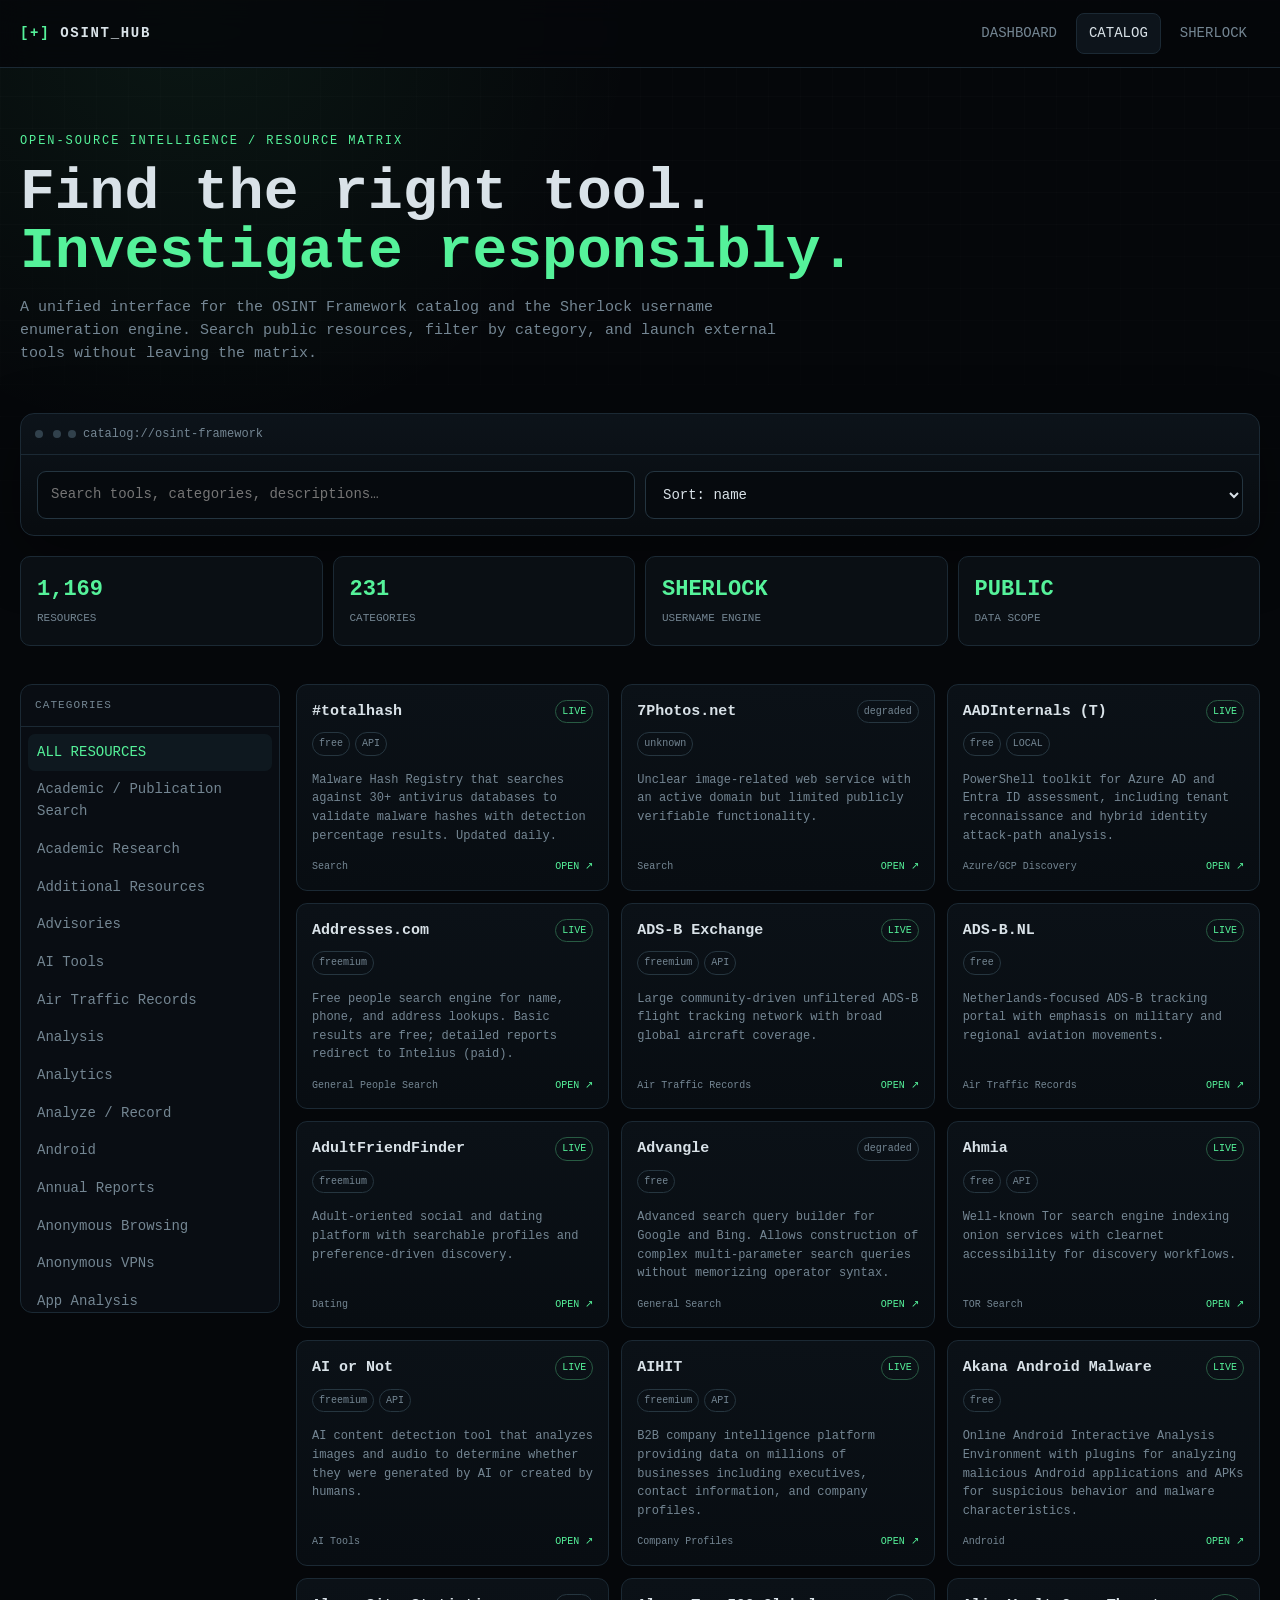
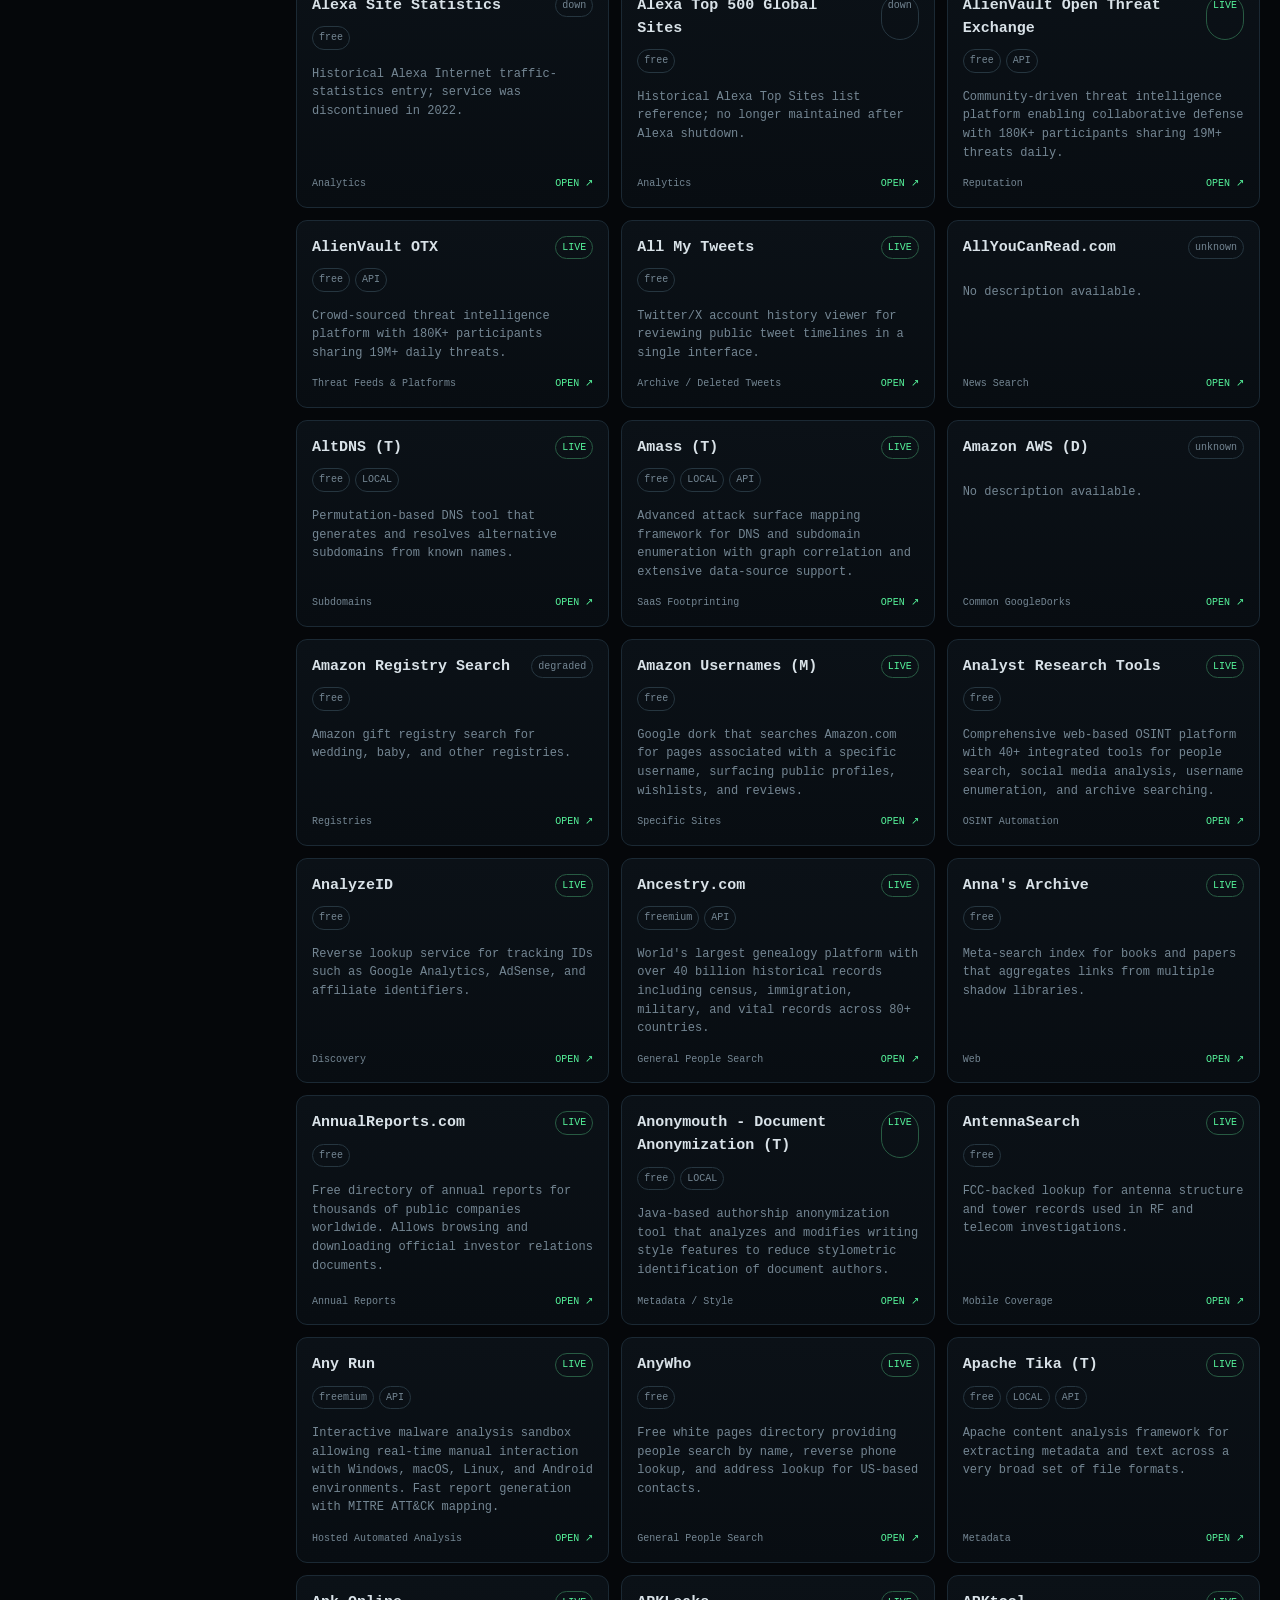
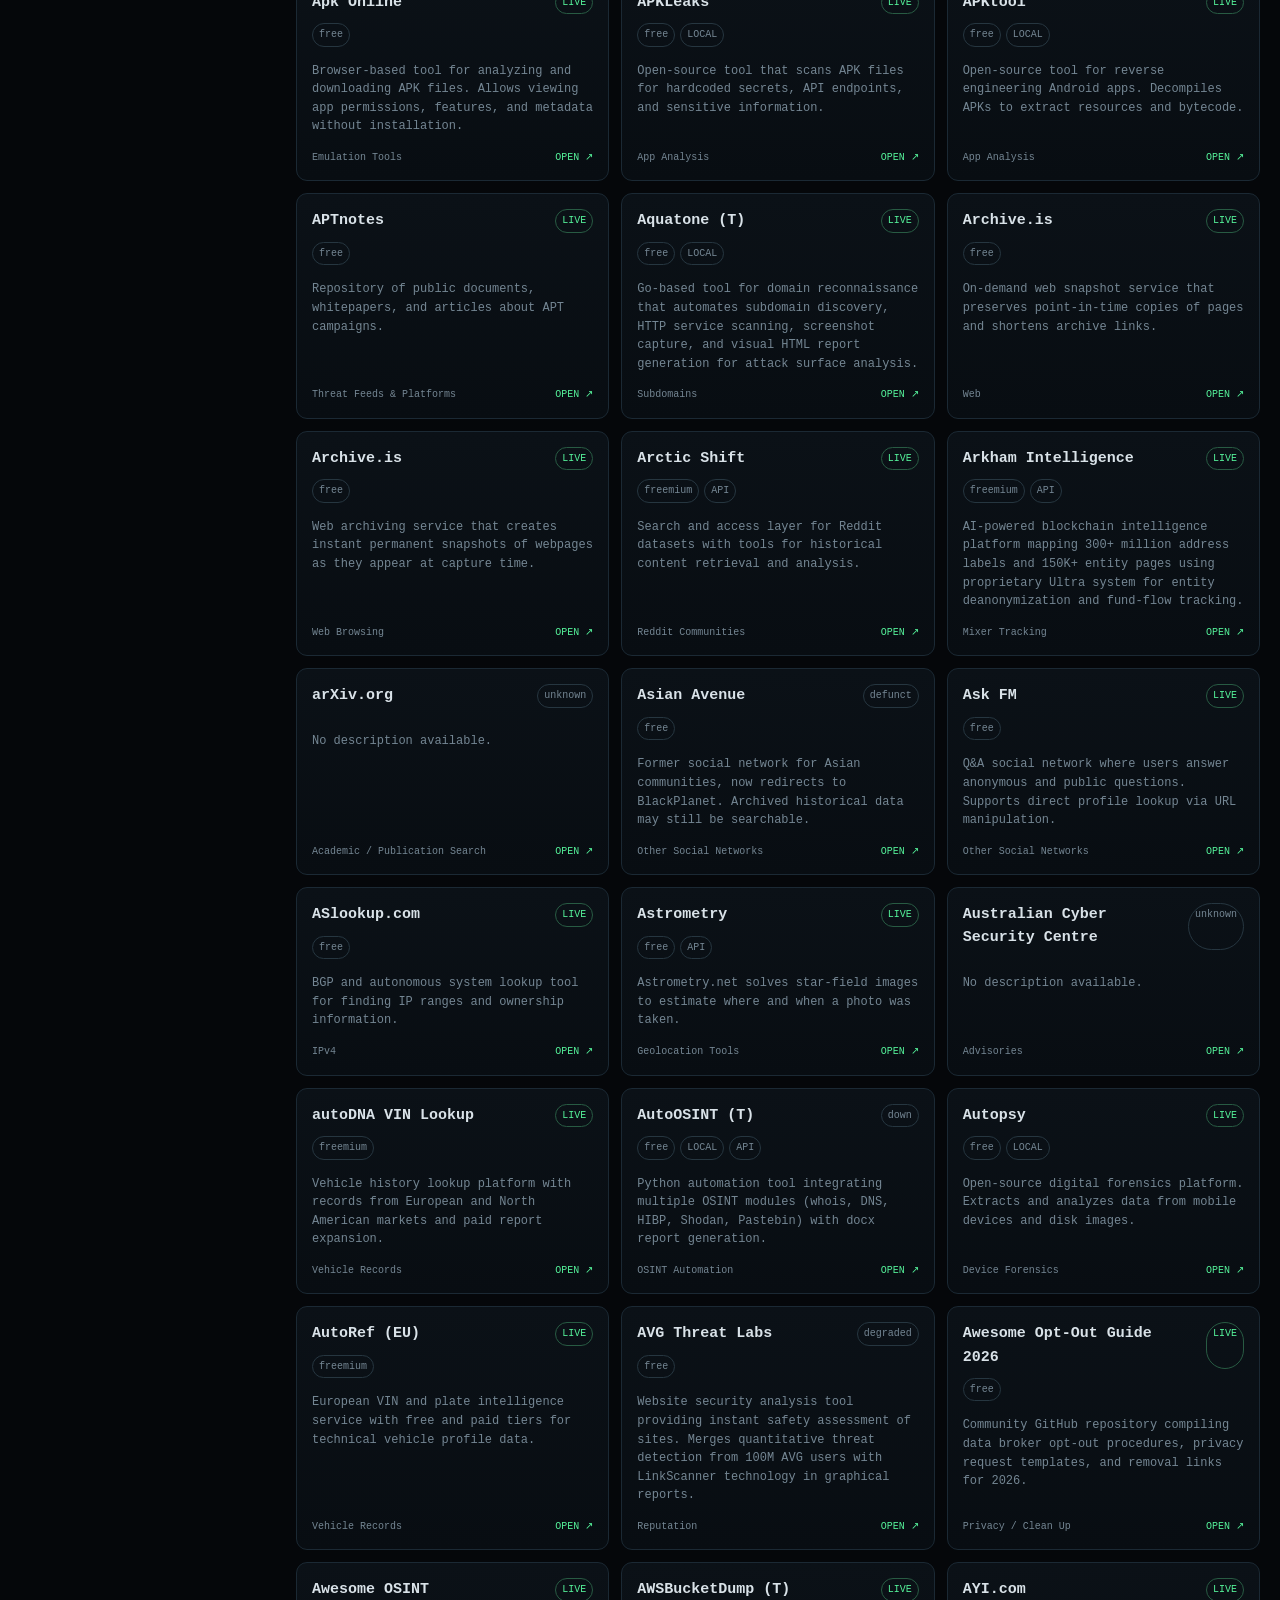
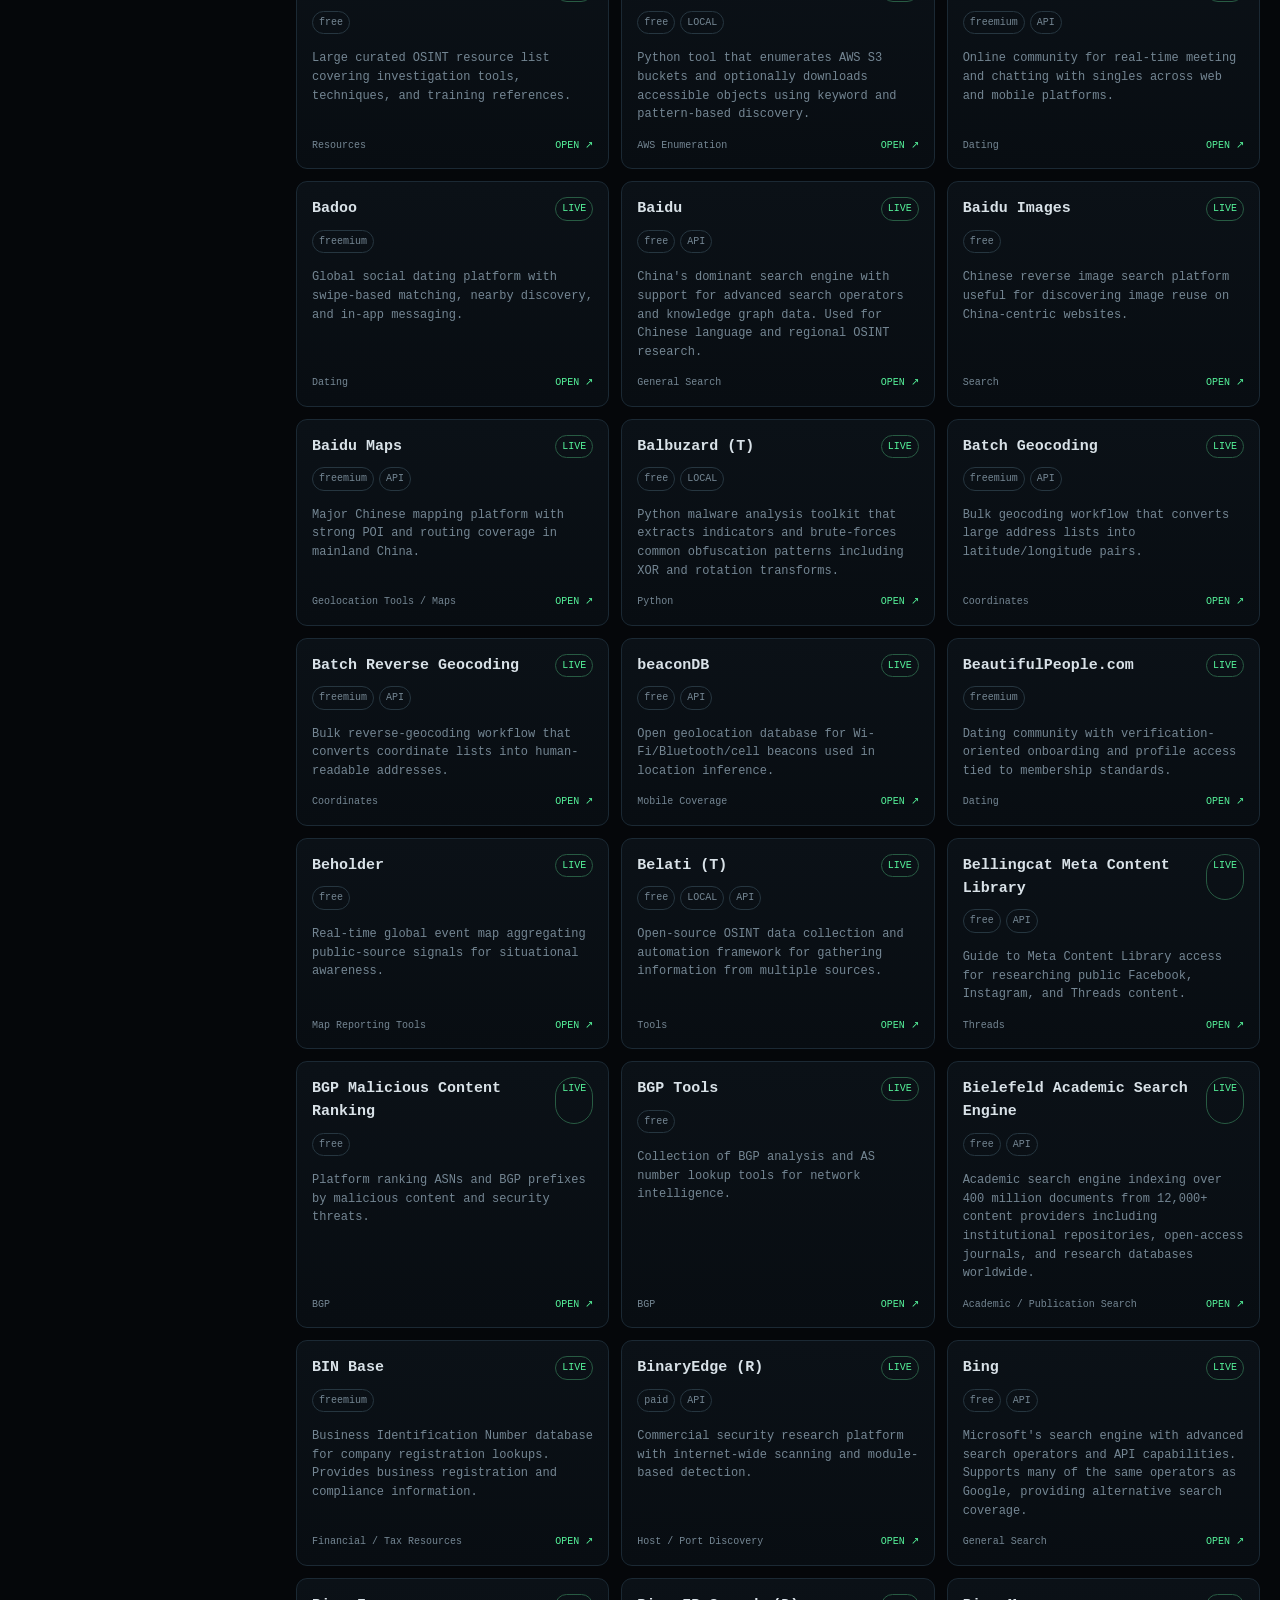
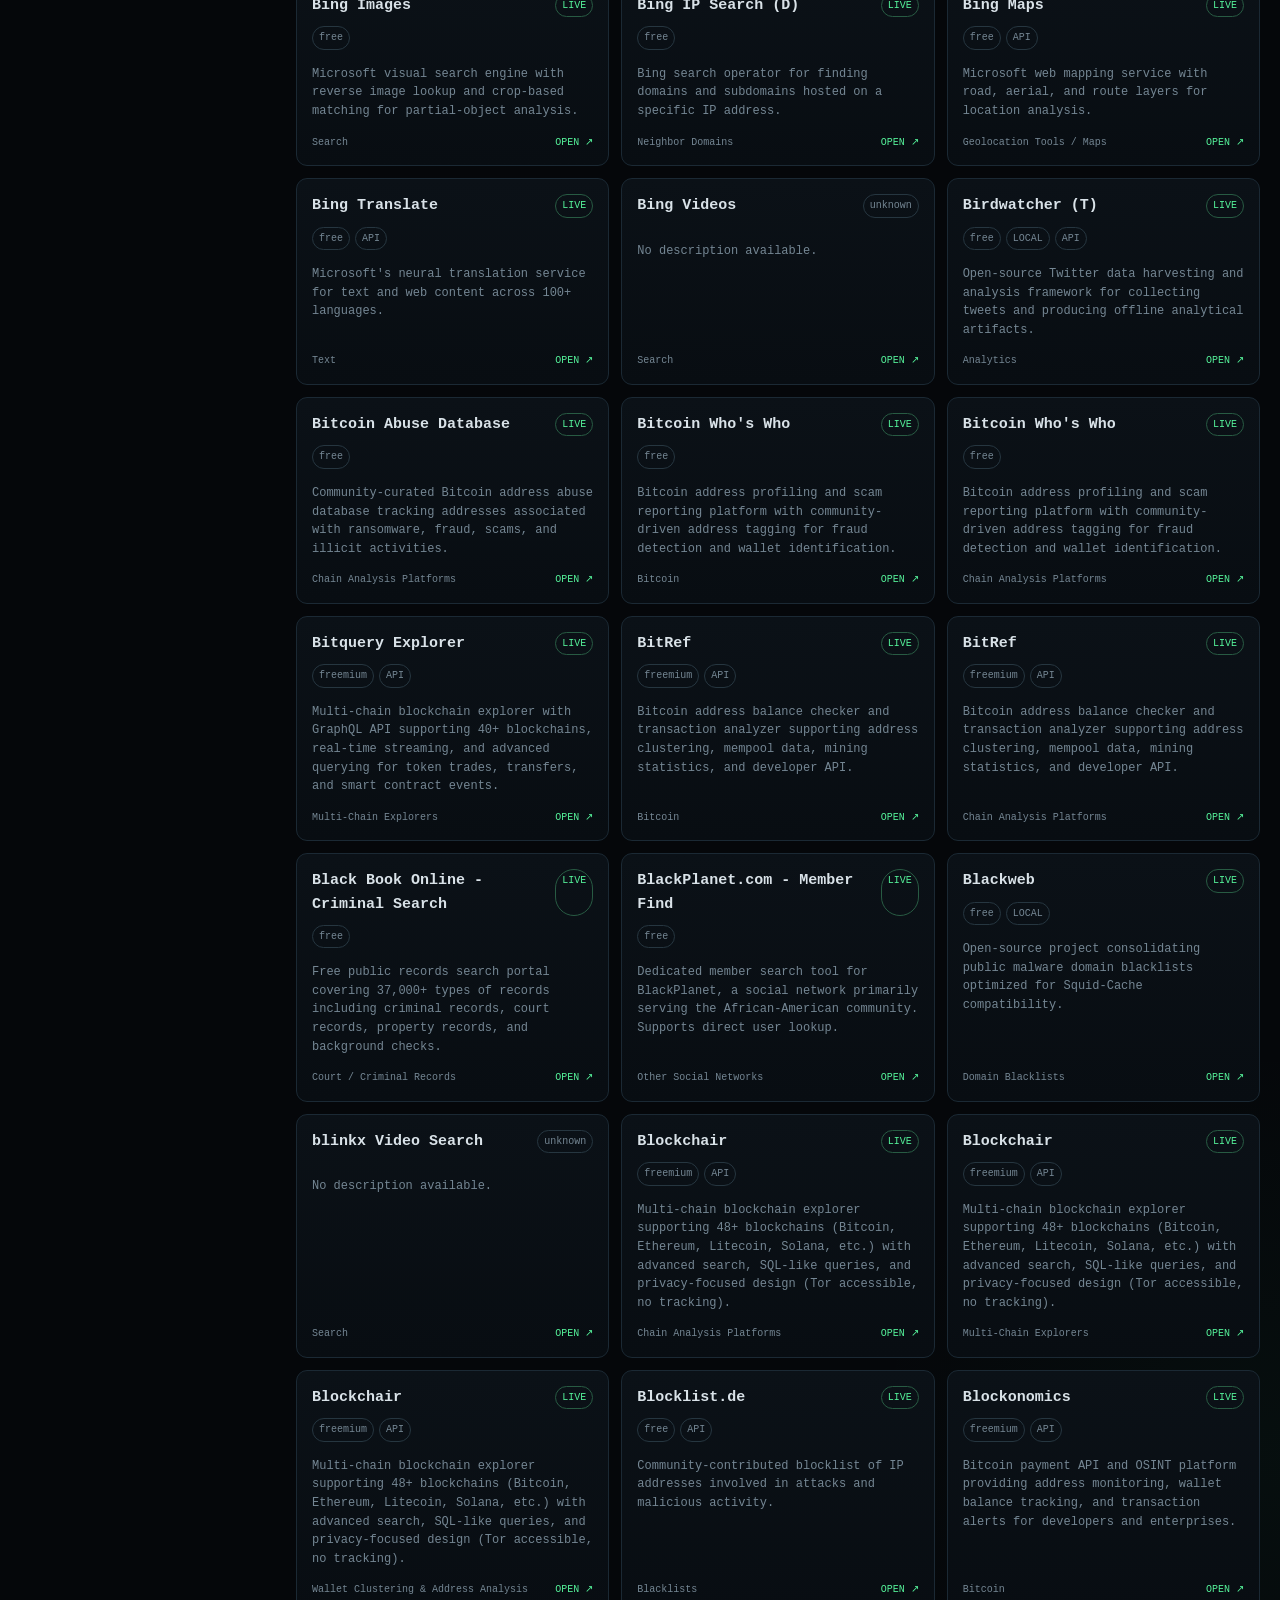
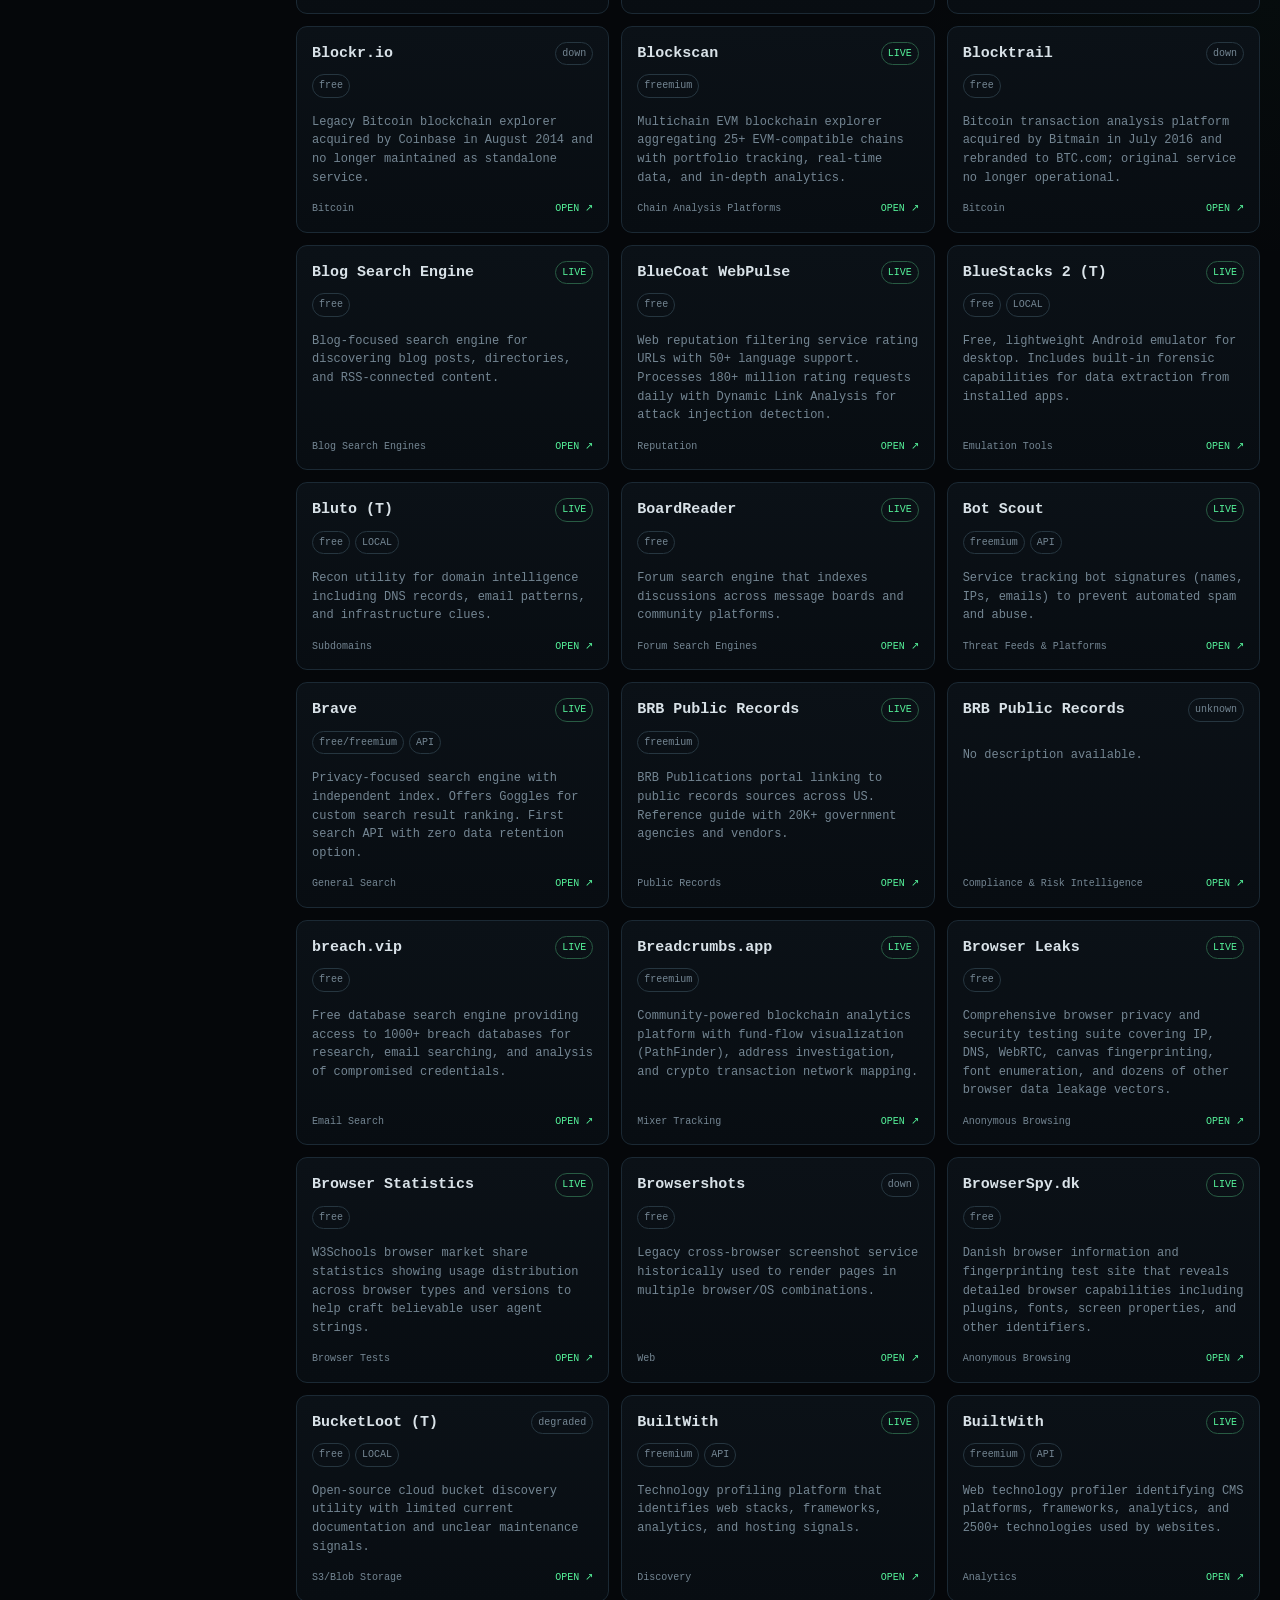
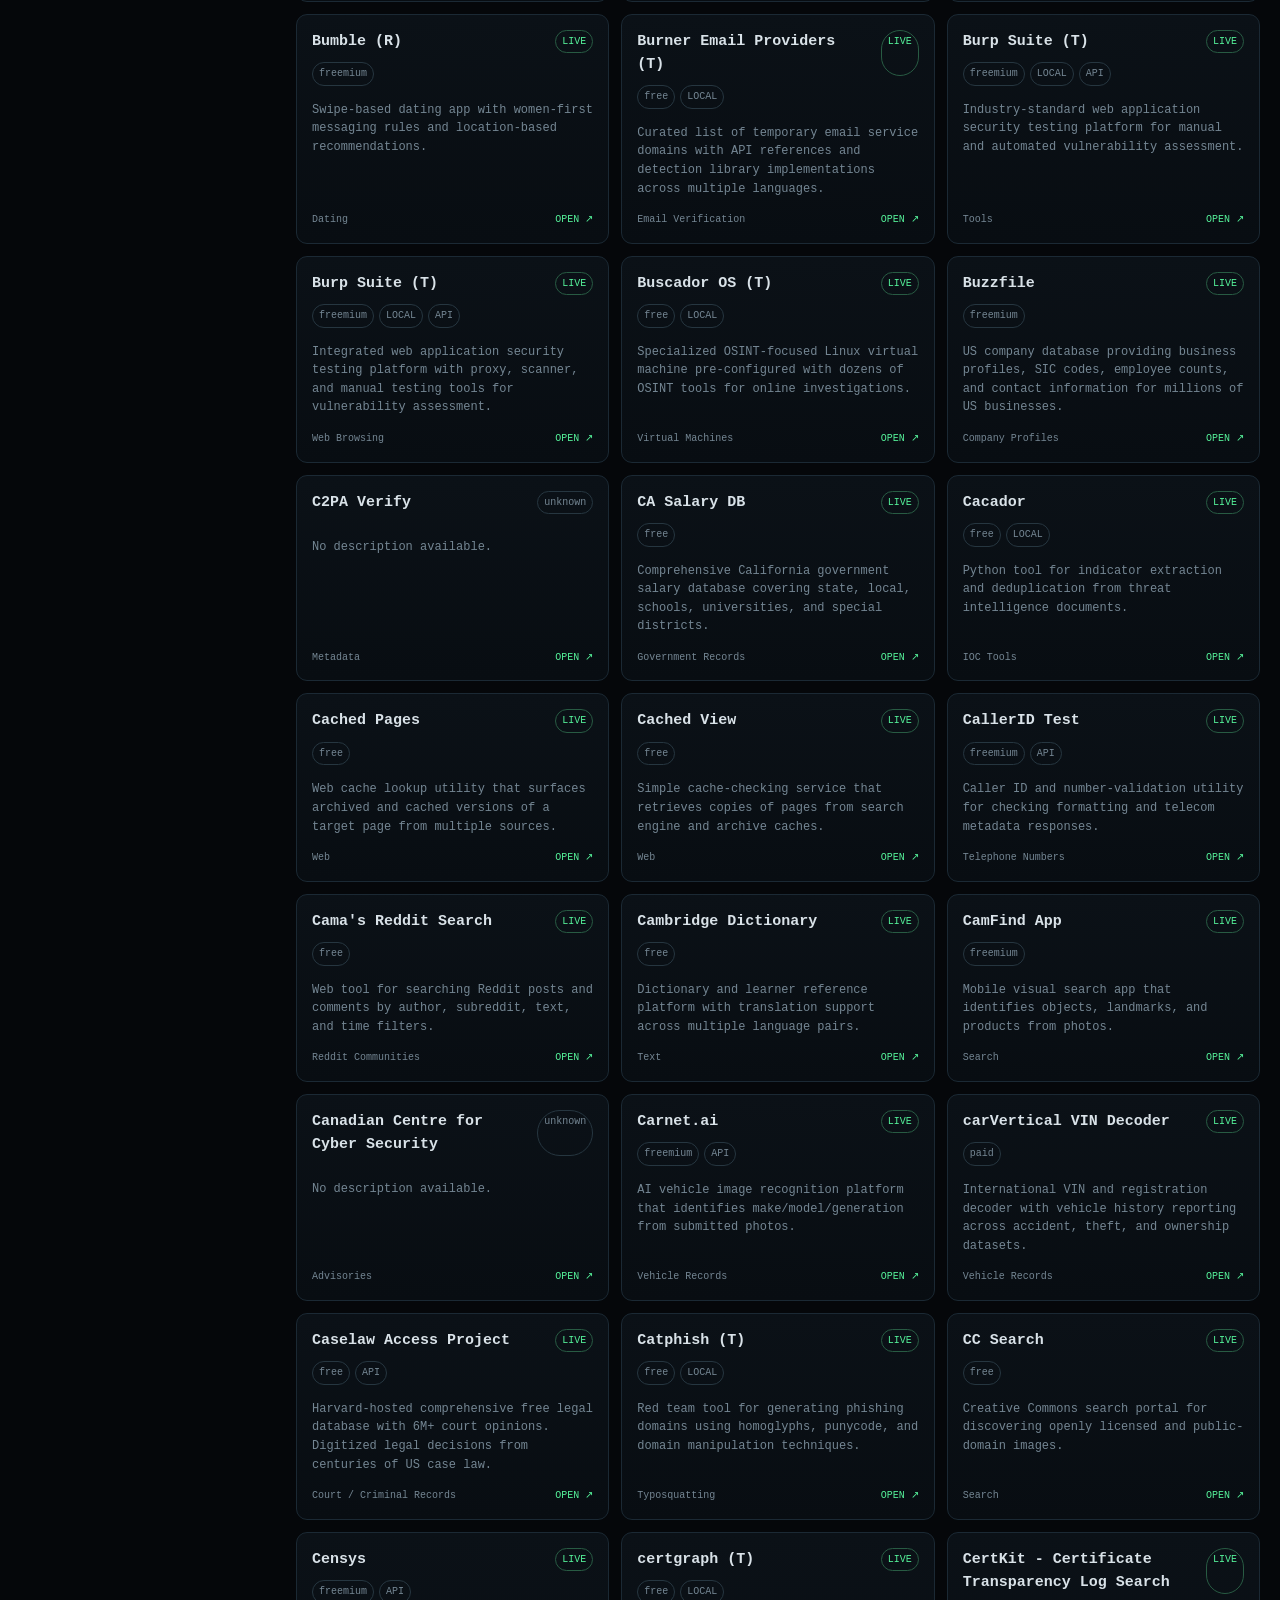
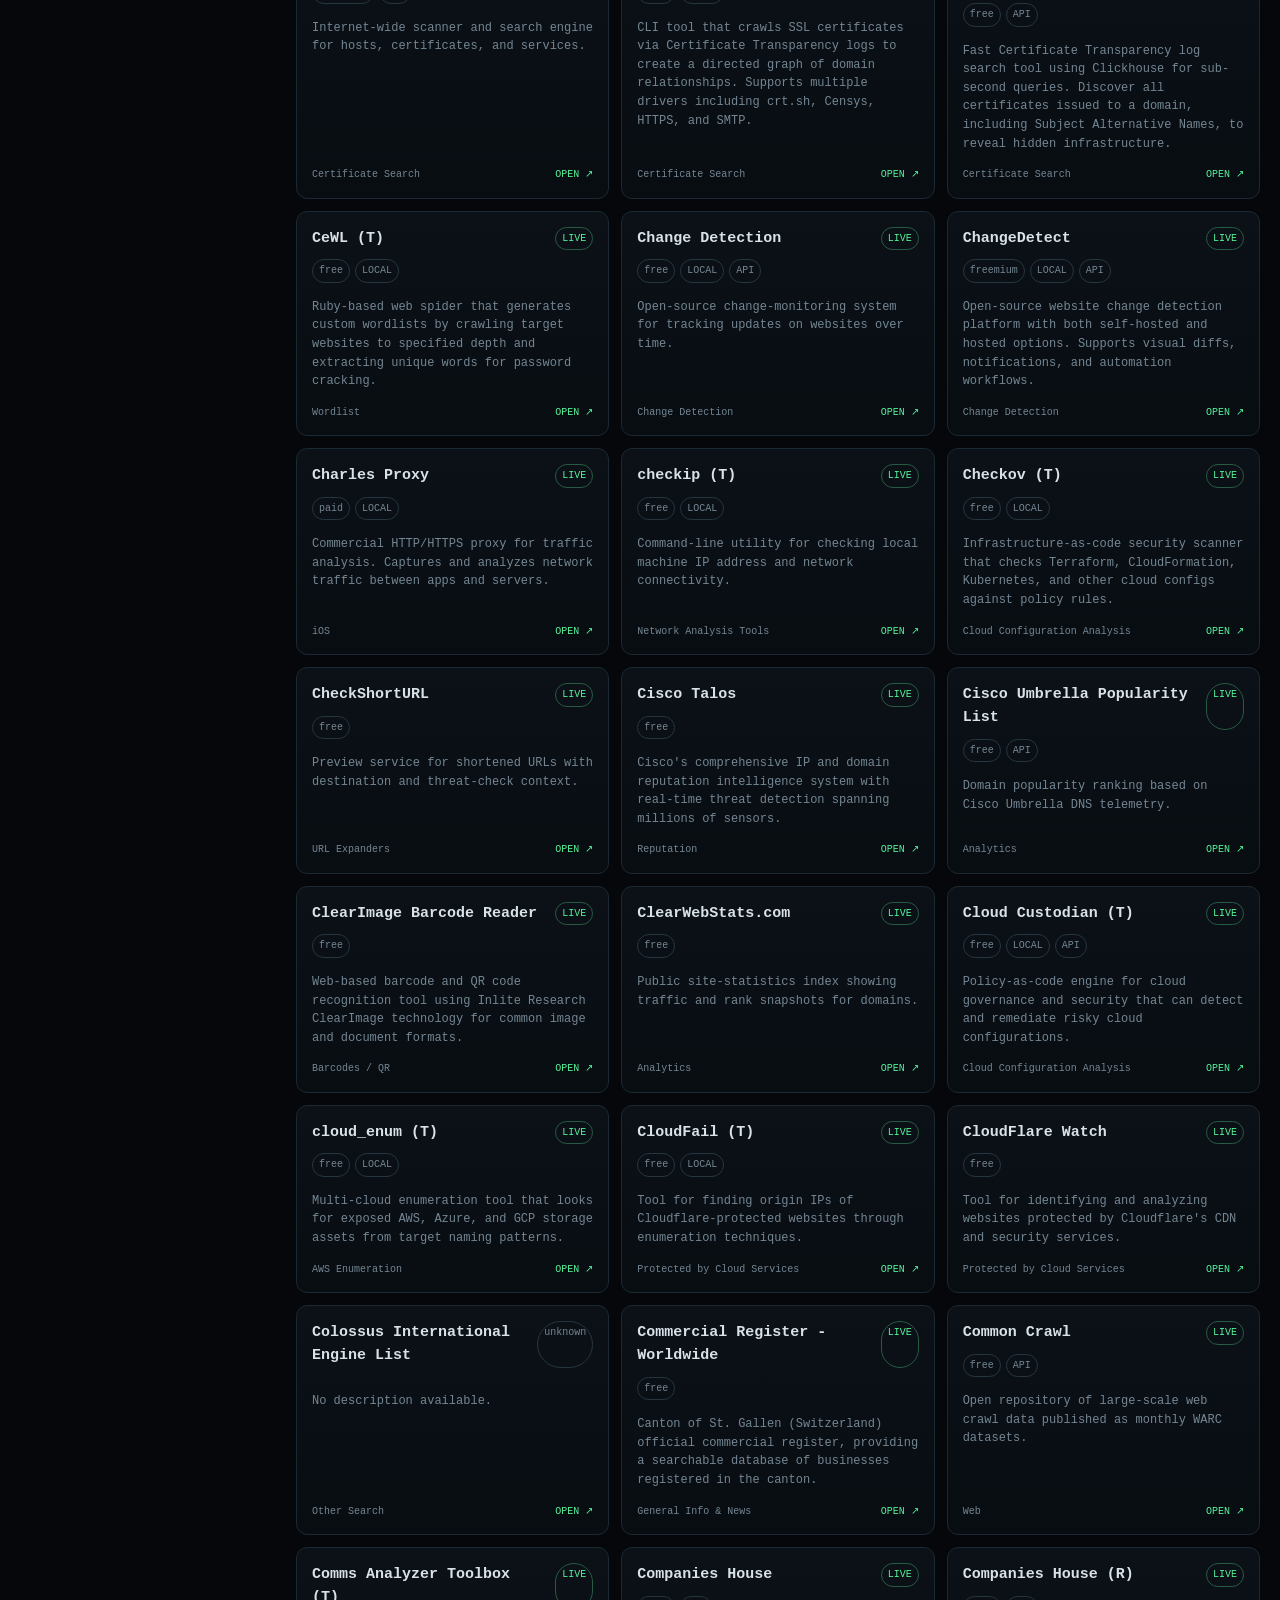
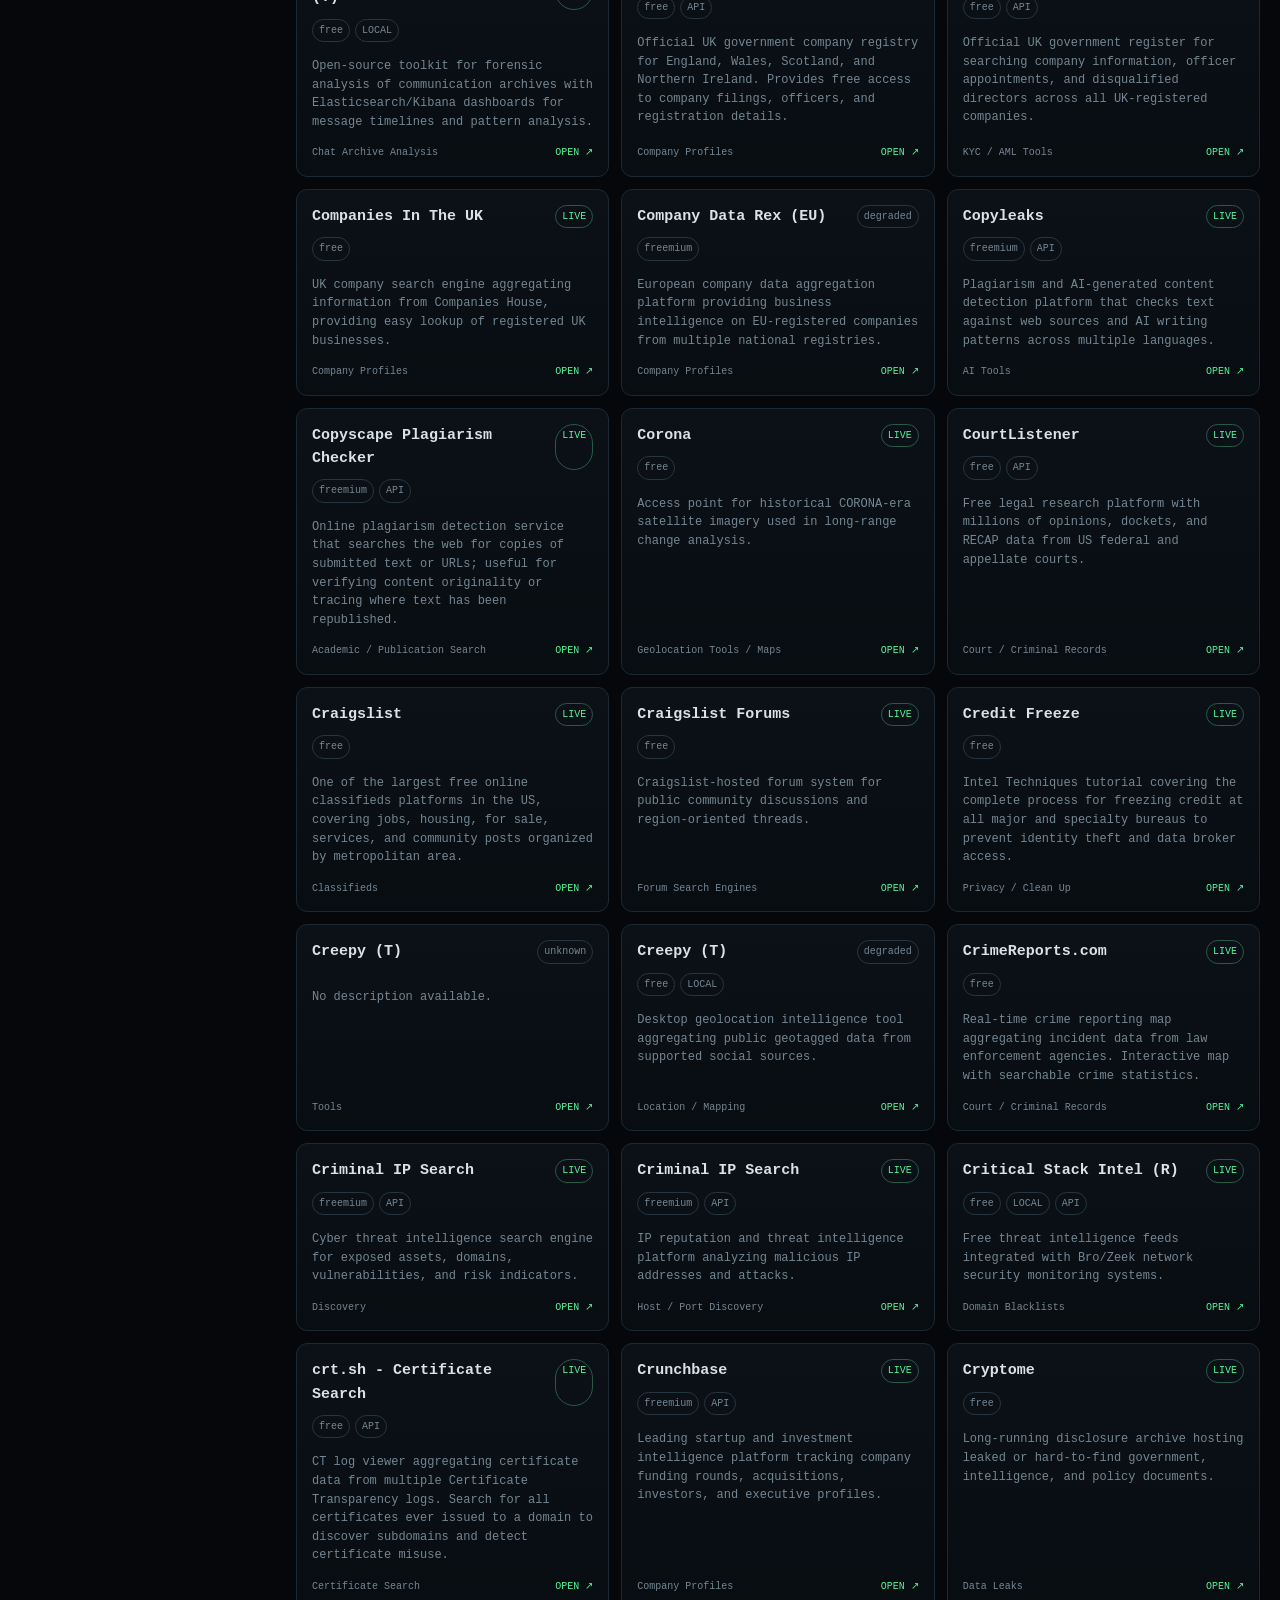
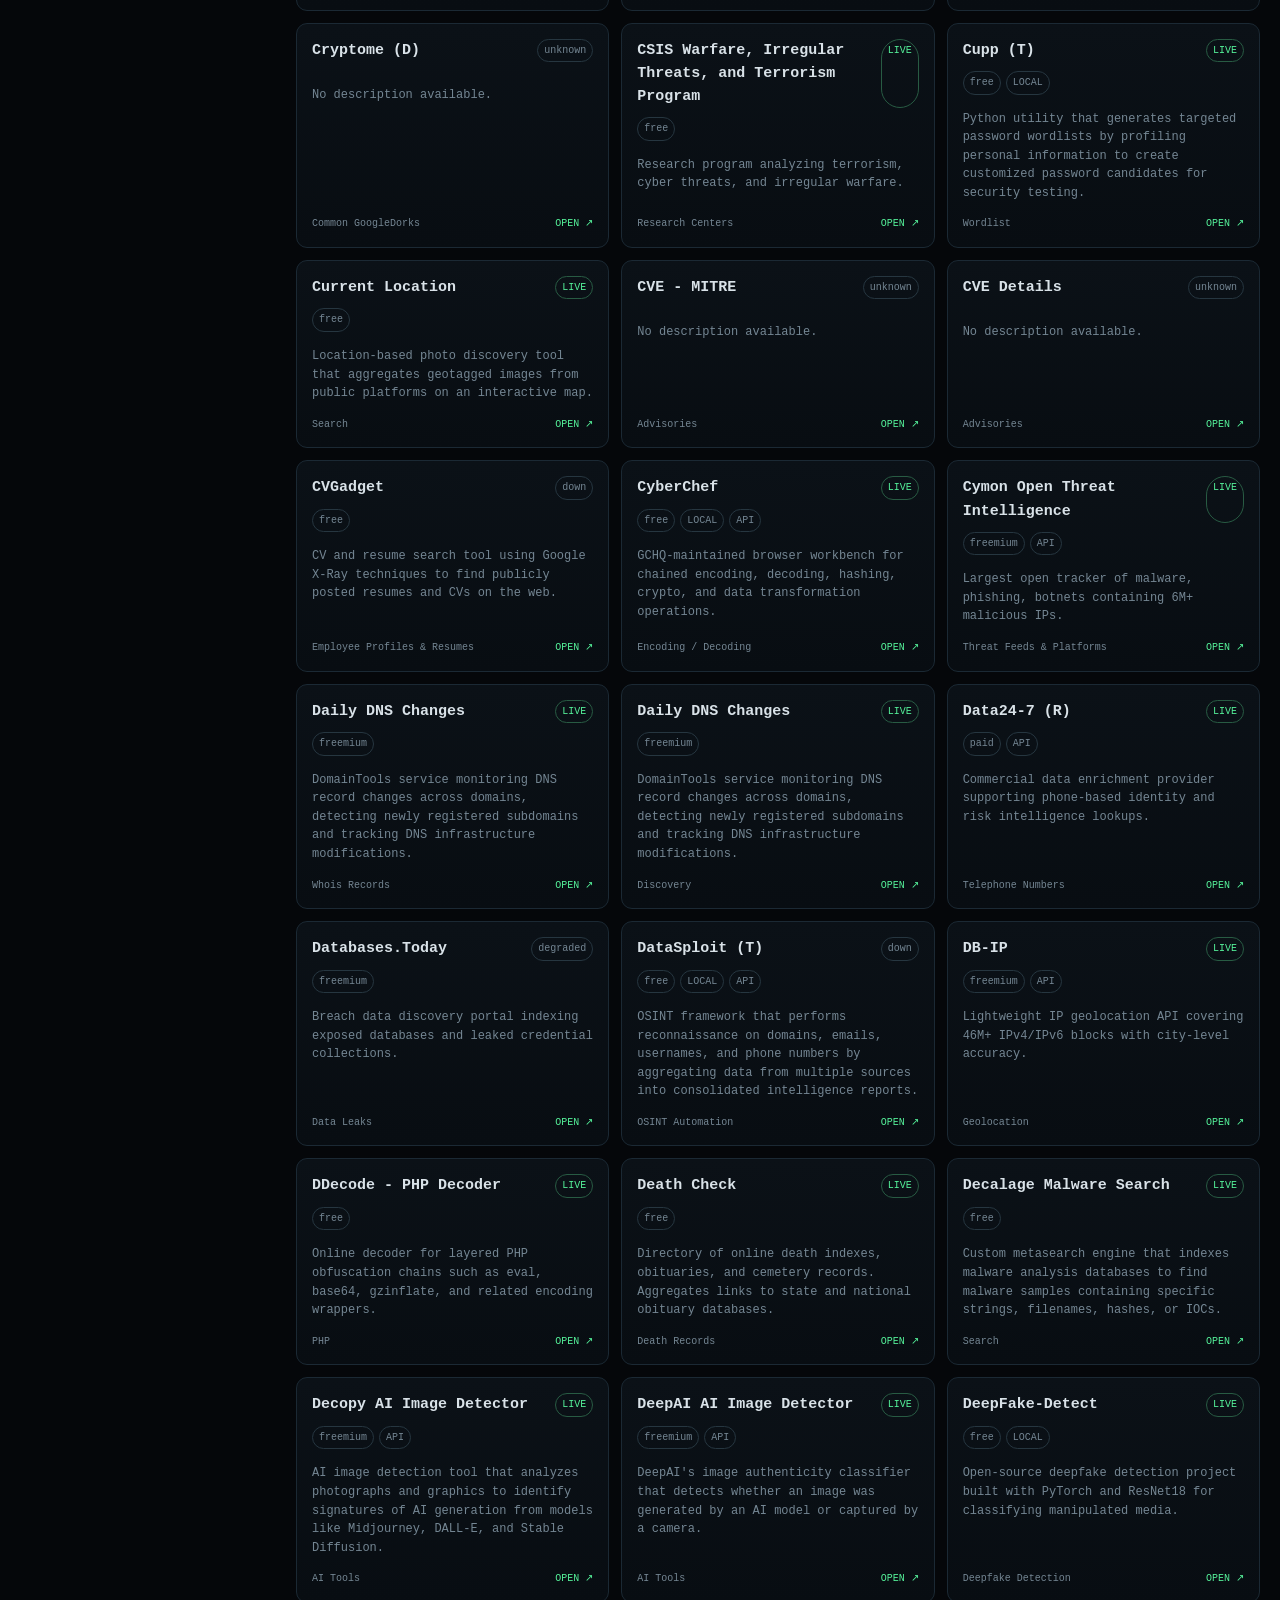
==== commit af8151d8: "chore: extract OSINT-HUB Dashboard" ====
--- a/extracted/OSINT-HUB/index.html
+++ b/extracted/OSINT-HUB/index.html
@@ -1,41 +1,30 @@
 <!doctype html>
-<html lang="ru">
+<html lang="en">
 <head>
-<meta charset="utf-8">
-<meta name="viewport" content="width=device-width,initial-scale=1">
-<title>OSINT_HUB</title>
-<link rel="stylesheet" href="styles.css">
+<meta charset="utf-8"><meta name="viewport" content="width=device-width,initial-scale=1">
+<title>OSINT HUB // Intelligence Catalog</title><link rel="stylesheet" href="styles.css">
 </head>
 <body>
-<main class="hub">
-  <header class="hero">
-    <div class="logo">OSINT<span>_</span>HUB</div>
-    <p>Центр запуска разрешённых публичных инструментов</p>
-  </header>
-
-  <section class="panel">
-    <label for="target">ЗАПРОС</label>
-    <input id="target" autocomplete="off" placeholder="Username, домен или IP">
-    <div class="types">
-      <button class="type active" data-type="username">USERNAME</button>
-      <button class="type" data-type="domain">DOMAIN</button>
-      <button class="type" data-type="ip">IP</button>
-    </div>
-    <p id="hint" class="hint">Введите публичный username и выберите сервис.</p>
-  </section>
-
-  <section class="panel">
-    <h2 id="tools-title">ИНСТРУМЕНТЫ</h2>
-    <div id="tools" class="tools"></div>
-  </section>
-
-  <section class="notice">
-    <strong>Как это работает:</strong> OSINT_HUB не заявляет, что данные найдены.
-    Кнопки только открывают выбранные публичные сервисы в новой вкладке и передают
-    запрос через URL там, где это поддерживается. Используйте только законно и
-    уважайте правила каждого сервиса.
-  </section>
+<header class="topbar"><div class="container nav">
+<a class="brand" href="index.html"><span class="prompt">[+]</span> OSINT_HUB</a>
+<nav class="navlinks"><a href="dashboard.html">DASHBOARD</a><a class="active" href="index.html">CATALOG</a><a href="sherlock.html">SHERLOCK</a></nav>
+</div></header>
+<main class="container">
+<section class="hero"><div class="eyebrow">open-source intelligence / resource matrix</div>
+<h1>Find the right tool.<br><span class="prompt">Investigate responsibly.</span></h1>
+<p class="lead">A unified interface for the OSINT Framework catalog and the Sherlock username enumeration engine. Search public resources, filter by category, and launch external tools without leaving the matrix.</p></section>
+<section class="terminal">
+<div class="termhead"><span class="dot"></span><span class="dot"></span><span class="dot"></span><span>catalog://osint-framework</span></div>
+<div class="searchbox"><input id="q" placeholder="Search tools, categories, descriptions…" autocomplete="off"><select id="sort"><option value="name">Sort: name</option><option value="status">Sort: status</option></select></div>
+</section>
+<div class="stats"><div class="stat"><b id="toolCount">—</b><span>RESOURCES</span></div><div class="stat"><b id="catCount">—</b><span>CATEGORIES</span></div><div class="stat"><b>SHERLOCK</b><span>USERNAME ENGINE</span></div><div class="stat"><b>PUBLIC</b><span>DATA SCOPE</span></div></div>
+<div class="layout">
+<aside class="sidebar"><div class="panel"><div class="paneltitle">Categories</div><div id="categories" class="categories"></div></div></aside>
+<section><div id="grid" class="grid"></div><div id="empty" class="empty" hidden>No matching resources.</div></section>
+</div>
+<p class="notice">OSINT Hub links to third-party resources. Availability, terms, and privacy practices belong to each provider. Use only for lawful, authorized research.</p>
 </main>
+<footer><div class="container">OSINT_HUB // integration project // upstream attribution retained</div></footer>
+<script src="runtime.js"></script>
 <script src="app.js"></script>
-</body>
-</html>+</body></html>
--- a/extracted/OSINT-HUB/styles.css
+++ b/extracted/OSINT-HUB/styles.css
@@ -1 +1,97 @@
-*{box-sizing:border-box}body{margin:0;background:#080b0d;color:#e8eef0;font-family:ui-monospace,SFMono-Regular,Menlo,monospace}.hub{max-width:900px;margin:auto;padding:24px}.hero{text-align:center;padding:30px 10px}.logo{font-size:clamp(32px,7vw,58px);font-weight:900;letter-spacing:3px}.logo span{color:#36ff9a}.hero p,.hint{color:#91a09a}.panel,.notice{background:#101518;border:1px solid #263038;border-radius:14px;padding:18px;margin:14px 0;box-shadow:0 8px 28px #0005}label,h2{font-size:14px;letter-spacing:2px;color:#36ff9a}input{width:100%;margin:10px 0 14px;padding:16px;border-radius:10px;border:1px solid #344047;background:#080b0d;color:#fff;font:inherit}.types{display:flex;gap:8px;flex-wrap:wrap}.type,.tool{font:inherit;border-radius:10px;cursor:pointer}.type{padding:10px 12px;border:1px solid #344047;background:#151b1f;color:#cbd5d8}.type.active{border-color:#36ff9a;color:#36ff9a}.tools{display:grid;grid-template-columns:repeat(auto-fit,minmax(180px,1fr));gap:10px;margin-top:14px}.tool{display:block;text-decoration:none;padding:16px;border:1px solid #344047;background:#151b1f;color:#fff}.tool:hover{border-color:#36ff9a;transform:translateY(-1px)}.tool small{display:block;color:#91a09a;margin-top:6px}.notice{font-size:13px;line-height:1.6;color:#b8c3c7}+
+:root {
+  --bg:#05070a; --panel:#0a0f14; --panel2:#0d141b; --line:#1b2934;
+  --text:#d9e2e8; --muted:#748693; --accent:#55f29a; --accent2:#27c97a;
+  --danger:#ff6875; --warn:#f0c674; --shadow:0 18px 60px rgba(0,0,0,.38);
+}
+*{box-sizing:border-box}
+html{scroll-behavior:smooth}
+body{margin:0;background:
+ radial-gradient(circle at 15% 0%,rgba(85,242,154,.07),transparent 28rem),
+ radial-gradient(circle at 100% 20%,rgba(39,201,122,.04),transparent 26rem),
+ var(--bg);color:var(--text);font:14px/1.55 ui-monospace,SFMono-Regular,Menlo,Monaco,Consolas,"Liberation Mono",monospace}
+body:before{content:"";position:fixed;inset:0;pointer-events:none;background-image:linear-gradient(rgba(255,255,255,.018) 1px,transparent 1px),linear-gradient(90deg,rgba(255,255,255,.012) 1px,transparent 1px);background-size:32px 32px;mask-image:linear-gradient(to bottom,#000,transparent 85%);z-index:-1}
+a{color:inherit}
+button,input,select{font:inherit}
+.container{width:min(1240px,calc(100% - 32px));margin:auto}
+.topbar{height:68px;border-bottom:1px solid var(--line);background:rgba(5,7,10,.82);backdrop-filter:blur(14px);position:sticky;top:0;z-index:20}
+.nav{height:100%;display:flex;align-items:center;justify-content:space-between;gap:20px}
+.brand{display:flex;align-items:center;gap:10px;text-decoration:none;font-weight:800;letter-spacing:.12em}
+.prompt{color:var(--accent)}
+.navlinks{display:flex;gap:6px}
+.navlinks a{padding:9px 12px;border:1px solid transparent;border-radius:8px;text-decoration:none;color:var(--muted)}
+.navlinks a:hover,.navlinks a.active{color:var(--text);border-color:var(--line);background:var(--panel2)}
+.hero{padding:64px 0 32px}
+.eyebrow{color:var(--accent);font-size:12px;letter-spacing:.16em;text-transform:uppercase}
+h1{font-size:clamp(30px,5vw,58px);line-height:1.02;margin:12px 0}
+h2{margin:0 0 10px}
+.lead{max-width:760px;color:var(--muted);font-size:15px}
+.terminal{border:1px solid var(--line);background:linear-gradient(180deg,rgba(13,20,27,.96),rgba(8,12,16,.96));box-shadow:var(--shadow);border-radius:14px;overflow:hidden}
+.termhead{display:flex;align-items:center;gap:7px;padding:11px 14px;border-bottom:1px solid var(--line);color:var(--muted);font-size:12px}
+.dot{width:8px;height:8px;border-radius:50%;background:#31414c}.dot:nth-child(2){margin-left:3px}
+.searchbox{display:flex;gap:10px;padding:16px}
+input,select{width:100%;background:#060a0e;border:1px solid #243540;color:var(--text);border-radius:9px;padding:12px 13px;outline:none}
+input:focus,select:focus{border-color:var(--accent);box-shadow:0 0 0 3px rgba(85,242,154,.08)}
+button{border:1px solid #2d6d4b;background:#0b2117;color:var(--accent);border-radius:9px;padding:11px 16px;cursor:pointer;font-weight:700}
+button:hover{background:#0e2b1d;border-color:var(--accent)}
+button.secondary{background:#0a1015;color:var(--text);border-color:#263743}
+.stats{display:grid;grid-template-columns:repeat(4,1fr);gap:10px;margin:20px 0}
+.stat{padding:16px;border:1px solid var(--line);background:var(--panel);border-radius:10px}
+.stat b{display:block;font-size:22px;color:var(--accent)}
+.stat span{color:var(--muted);font-size:11px}
+.layout{display:grid;grid-template-columns:260px 1fr;gap:16px;padding:18px 0 60px}
+.sidebar{position:sticky;top:86px;align-self:start}
+.panel{border:1px solid var(--line);background:rgba(10,15,20,.9);border-radius:12px;overflow:hidden}
+.paneltitle{padding:12px 14px;border-bottom:1px solid var(--line);font-size:11px;color:var(--muted);text-transform:uppercase;letter-spacing:.1em}
+.categories{max-height:65vh;overflow:auto;padding:7px}
+.cat{display:block;width:100%;text-align:left;background:none;border:0;border-radius:7px;color:var(--muted);padding:8px 9px;font-weight:500}
+.cat:hover,.cat.active{background:#0e181f;color:var(--accent)}
+.grid{display:grid;grid-template-columns:repeat(auto-fill,minmax(285px,1fr));gap:12px}
+.tool{border:1px solid var(--line);background:linear-gradient(180deg,#0b1117,#080d12);border-radius:11px;padding:15px;display:flex;flex-direction:column;min-height:185px}
+.tool:hover{border-color:#315044;transform:translateY(-1px)}
+.tooltop{display:flex;justify-content:space-between;gap:10px}
+.tool h3{margin:0;font-size:15px}
+.badges{display:flex;gap:5px;flex-wrap:wrap;margin:9px 0}
+.badge{font-size:10px;padding:3px 6px;border:1px solid #263640;border-radius:99px;color:var(--muted)}
+.badge.live{color:var(--accent);border-color:#285b43}
+.tool p{color:var(--muted);margin:6px 0 14px;font-size:12px;flex:1}
+.toolfoot{display:flex;align-items:center;justify-content:space-between;gap:8px;color:var(--muted);font-size:10px}
+.toolfoot a{color:var(--accent);text-decoration:none}
+.empty{padding:35px;text-align:center;color:var(--muted);border:1px dashed #25343f;border-radius:10px}
+.notice{margin-top:14px;color:var(--muted);font-size:11px}
+.results{padding:0 16px 16px}
+.result{display:grid;grid-template-columns:1fr auto;gap:12px;align-items:center;border-top:1px solid #15212a;padding:11px 4px}
+.result a{color:var(--text);text-decoration:none}.result a:hover{color:var(--accent)}
+.status{font-size:10px;border-radius:99px;padding:3px 7px;border:1px solid #263640;color:var(--muted)}
+.status.CLAIMED{color:var(--accent);border-color:#285b43;background:#0a1b12}
+.status.AVAILABLE{color:var(--danger);border-color:#63323a}
+.status.ERROR{color:var(--warn);border-color:#5b4a28}
+.progress{height:3px;background:#142019;margin:0 16px 12px;border-radius:99px;overflow:hidden;display:none}
+.progress i{display:block;height:100%;width:35%;background:var(--accent);animation:scan 1s infinite ease-in-out}
+@keyframes scan{0%{transform:translateX(-120%)}100%{transform:translateX(310%)}}
+footer{padding:28px 0 50px;color:var(--muted);font-size:11px;border-top:1px solid var(--line)}
+@media(max-width:800px){.layout{grid-template-columns:1fr}.sidebar{position:static}.categories{display:flex;gap:5px;overflow:auto;max-height:none}.cat{white-space:nowrap;width:auto}.stats{grid-template-columns:repeat(2,1fr)}.navlinks a{padding:7px}.searchbox{flex-direction:column}.searchbox button{width:100%}}
+
+/* Dashboard */
+.compact-hero{padding-bottom:20px}
+.dashboard-grid{display:grid;grid-template-columns:1fr 330px;gap:16px}
+.term-spacer{flex:1}.target-controls{padding:16px}
+.type-tabs{display:flex;gap:6px;flex-wrap:wrap;margin-bottom:12px}
+.type-tab{padding:8px 11px;background:#08100c;border-color:#243a2d;color:var(--muted);font-size:11px}
+.type-tab.active{color:var(--accent);border-color:#2d6d4b;background:#0b2117}
+.module-hint{padding:9px 2px 0;color:var(--muted);font-size:11px}
+.module-panel{height:max-content}
+.module-list{padding:7px}
+.module-row{display:grid;grid-template-columns:32px 1fr auto;align-items:center;gap:9px;padding:11px 8px;border-bottom:1px solid #15212a}
+.module-row:last-child{border-bottom:0}.module-row b{font-size:12px}.module-row small{display:block;color:var(--muted);font-size:9px;margin-top:2px}
+.module-index{color:var(--accent);font-size:10px}.module-state{font-size:9px;color:var(--muted);border:1px solid #263640;padding:3px 6px;border-radius:99px}
+.dashboard-stats{margin-top:16px}.workspace{display:grid;grid-template-columns:1fr 330px;gap:16px}
+.session-panel{height:max-content}.session-tools{display:flex;gap:6px;padding:10px}.session-tools button{font-size:10px;padding:8px}
+.session-items{padding:0 10px 10px}.session-item{display:flex;gap:8px;align-items:flex-start;padding:9px 4px;border-top:1px solid #15212a}
+.session-item b{font-size:11px}.session-item small{display:block;color:var(--muted);font-size:9px;margin-top:2px}
+.session-dot{width:6px;height:6px;background:var(--accent);border-radius:50%;margin-top:5px;box-shadow:0 0 8px rgba(85,242,154,.4)}
+.result-head{display:flex;justify-content:space-between;gap:10px;align-items:center;padding:10px 4px}
+.result-url{color:var(--muted);font-size:9px;margin-top:3px;max-width:75ch;overflow:hidden;text-overflow:ellipsis;white-space:nowrap}
+.status.LAUNCH{color:var(--warn);border-color:#5b4a28}
+@media(max-width:900px){.dashboard-grid,.workspace{grid-template-columns:1fr}.module-panel{order:2}}
+@media(max-width:600px){.type-tabs{display:grid;grid-template-columns:repeat(2,1fr)}.type-tab{width:100%}.type-tab:last-child{grid-column:span 2}}
